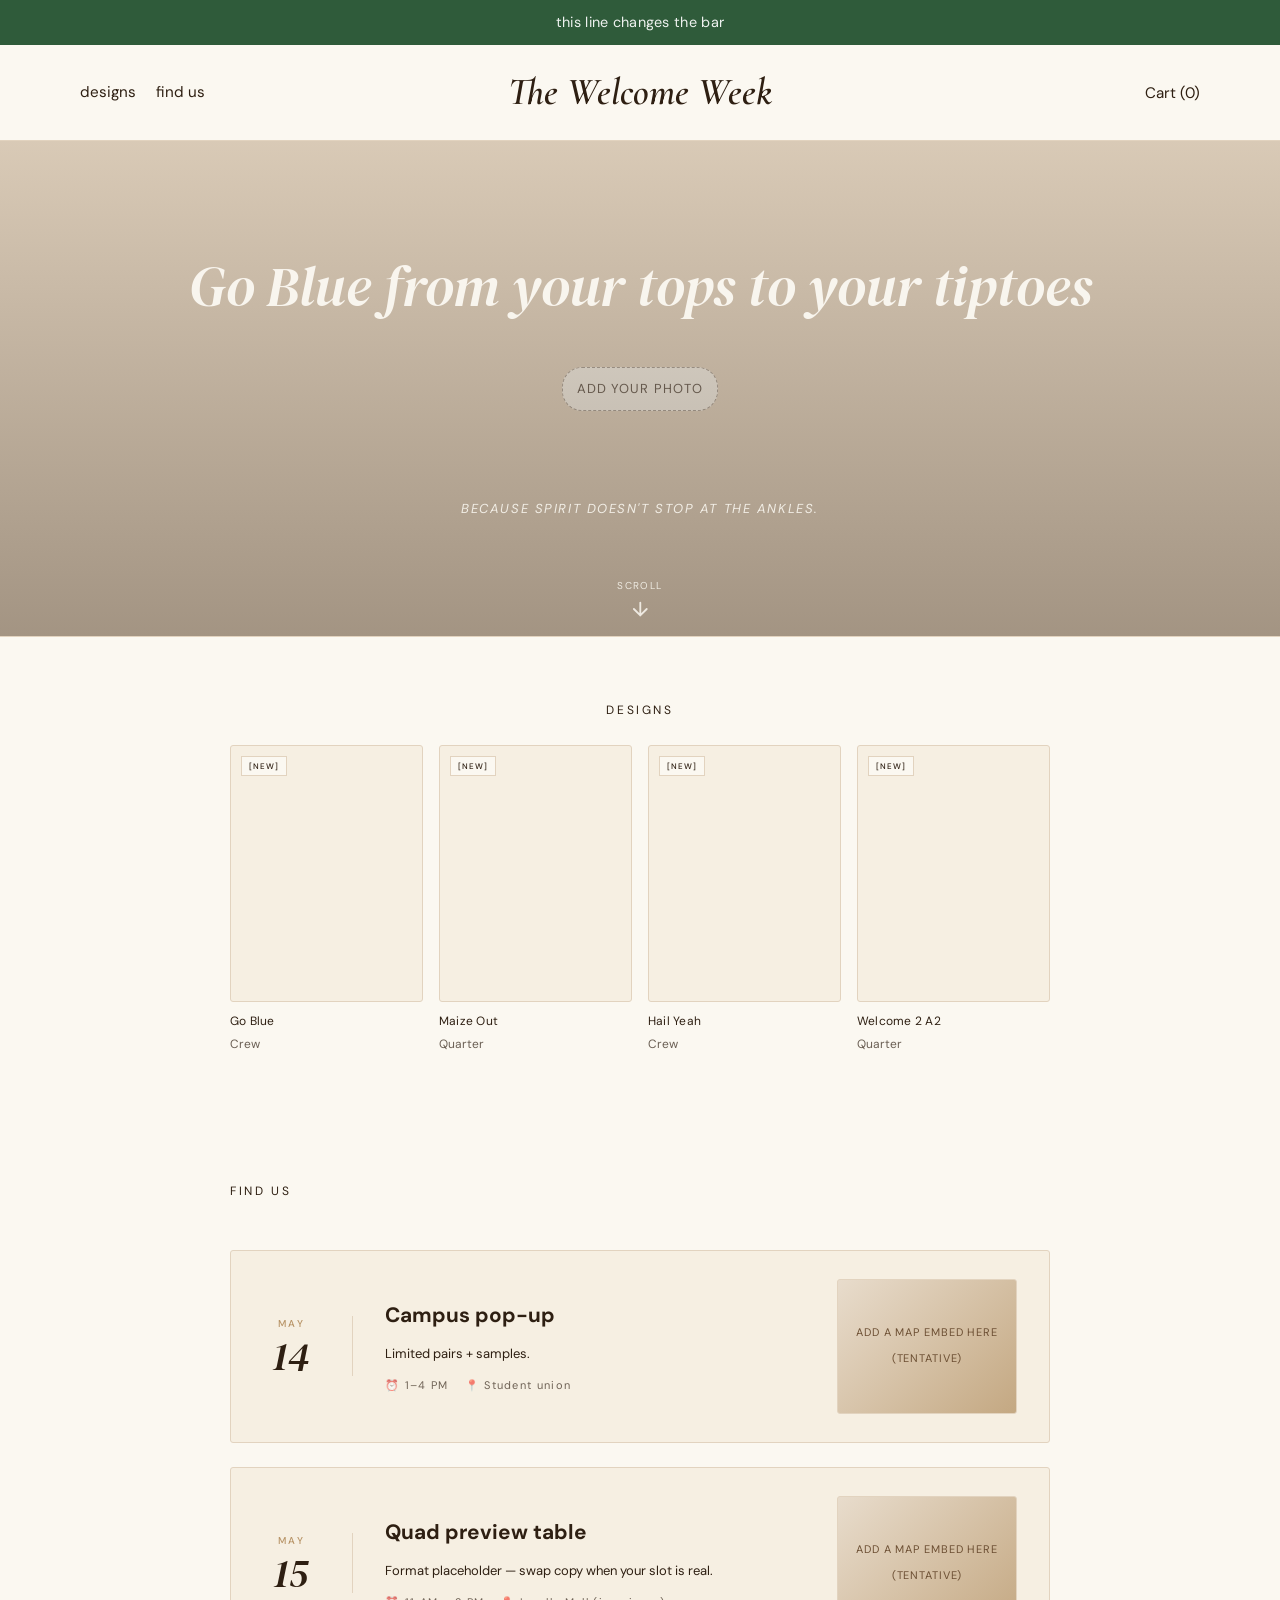
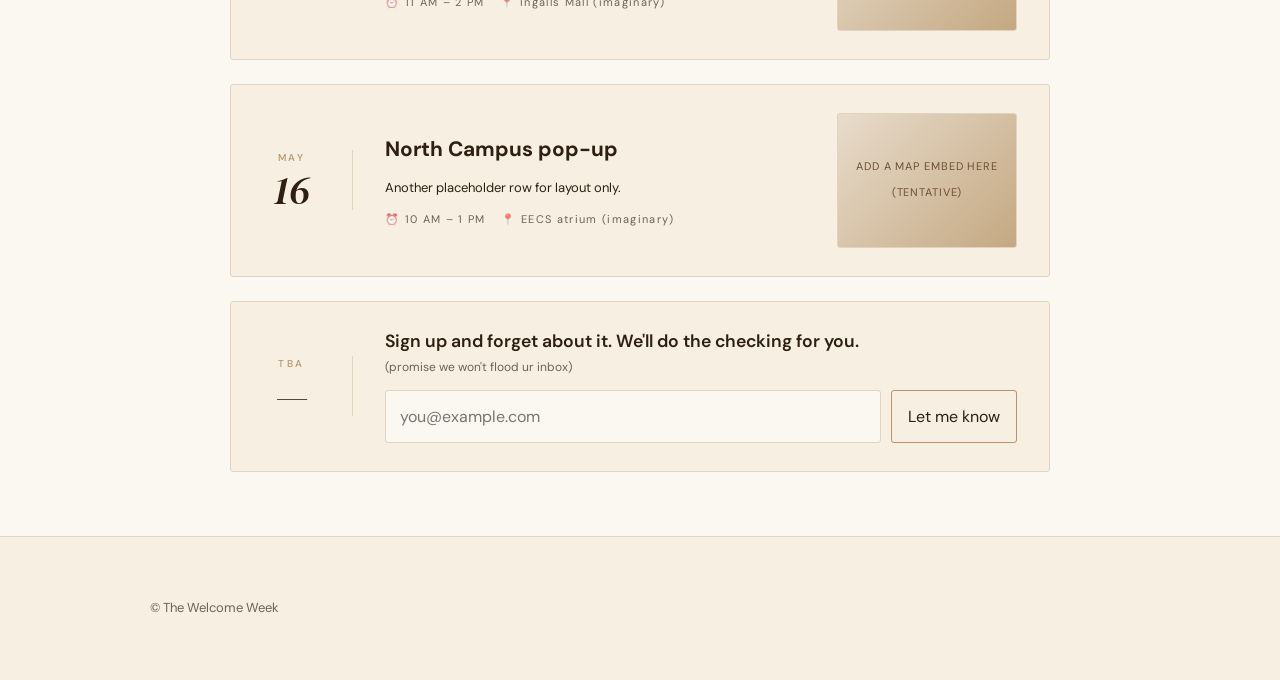
==== index.html @ ef16098e "Add files via upload" ====
<!DOCTYPE html>
<html lang="en">
  <head>
    <meta charset="UTF-8" />
    <meta name="viewport" content="width=device-width, initial-scale=1" />
    <title>The Welcome Week</title>
    <link
      href="https://fonts.googleapis.com/css2?family=Cormorant+Garamond:ital,wght@0,400;0,600;1,400;1,600&family=DM+Sans:wght@400;500;600&family=DM+Serif+Display:ital@0;1&display=swap"
      rel="stylesheet"
    />
    <style>
      :root {
        --warm-white: #fbf8f1;
        --cream: #f6efe2;
        --light-tan: #e2d3bf;
        --tan: #b89467;
        --brown: #6c4f33;
        --dark-brown: #2e1f12;
        --muted: rgba(46, 31, 18, 0.68);
        --transition: 180ms ease;
        --scroll-offset: 5.75rem;
      }

      *,
      *::before,
      *::after {
        box-sizing: border-box;
      }

      html {
        scroll-snap-type: y proximity;
        scroll-behavior: smooth;
        scroll-padding-top: var(--scroll-offset, 5.75rem);
      }

      @media (prefers-reduced-motion: reduce) {
        html {
          scroll-behavior: auto;
          scroll-snap-type: none;
        }

        .reveal {
          opacity: 1;
          transform: none;
          transition: none;
        }
      }

      .hero-image {
        scroll-snap-align: start;
      }

      html,
      body {
        margin: 0;
        padding: 0;
      }

      body {
        font-family: "DM Sans", sans-serif;
        color: var(--dark-brown);
        background: var(--warm-white);
        line-height: 1.6;
      }

      a {
        color: inherit;
      }

      .container {
        width: min(1120px, calc(100% - 2.5rem));
        margin-inline: auto;
      }

      .visually-hidden {
        position: absolute;
        width: 1px;
        height: 1px;
        padding: 0;
        margin: -1px;
        overflow: hidden;
        clip: rect(0, 0, 0, 0);
        white-space: nowrap;
        border: 0;
      }

      .site-top {
        position: sticky;
        top: 0;
        z-index: 60;
      }

      .announce {
        background: #2f5b3a;
        color: rgba(255, 255, 255, 0.92);
        padding: 0.7rem 1rem;
        font-size: 0.9rem;
        letter-spacing: 0.02em;
        text-align: center;
      }

      .site-header {
        background: var(--warm-white);
        border-bottom: 1px solid var(--light-tan);
      }

      .nav a {
        text-decoration: none;
        color: var(--dark-brown);
        font-size: 0.95rem;
        position: relative;
        padding-bottom: 2px;
      }

      .nav a::after {
        content: "";
        position: absolute;
        left: 0;
        right: 0;
        bottom: -3px;
        height: 1px;
        background: var(--dark-brown);
        transform: scaleX(0);
        transform-origin: left center;
        transition: transform 0.25s ease;
      }

      .nav a.is-active::after {
        transform: scaleX(1);
      }

      .header-inner {
        display: grid;
        grid-template-columns: 1fr auto 1fr;
        align-items: center;
        gap: 1.25rem;
        padding: 1.05rem 0;
      }

      .brand {
        text-decoration: none;
        justify-self: center;
        font-family: "Cormorant Garamond", serif;
        font-style: italic;
        font-weight: 600;
        font-size: clamp(1.8rem, 4vw, 2.4rem);
        color: var(--dark-brown);
      }

      .nav {
        display: flex;
        gap: 1.25rem;
      }

      .cart {
        justify-self: end;
        font: inherit;
        cursor: pointer;
        text-align: right;
        border: 0;
        background: none;
        padding: 0;
        text-decoration: none;
        color: var(--dark-brown);
        font-size: 0.95rem;
      }

      .cart:hover {
        text-decoration: underline;
        text-underline-offset: 2px;
      }

      .hero-image {
        position: relative;
        width: 100%;
        overflow: hidden;
        border-bottom: 1px solid var(--light-tan);
      }

      .hero-scroll-hint {
        position: absolute;
        bottom: 1rem;
        left: 50%;
        transform: translateX(-50%);
        z-index: 2;
        color: rgba(251, 248, 241, 0.9);
        pointer-events: none;
        display: flex;
        flex-direction: column;
        align-items: center;
        gap: 0.25rem;
        font-size: 10px;
        letter-spacing: 0.14em;
        text-transform: uppercase;
        opacity: 0.95;
        transition: opacity 0.35s ease, visibility 0.35s ease;
      }

      .hero-scroll-hint.is-hidden {
        opacity: 0;
        visibility: hidden;
      }

      .hero-scroll-hint svg {
        width: 22px;
        height: 22px;
        animation: bounceDown 1.6s ease-in-out infinite;
      }

      @keyframes bounceDown {
        0%,
        100% {
          transform: translateY(0);
        }
        50% {
          transform: translateY(6px);
        }
      }

      .reveal {
        opacity: 0;
        transform: translateY(18px);
        transition: opacity 0.55s ease, transform 0.55s ease;
      }

      .reveal.is-visible {
        opacity: 1;
        transform: translateY(0);
      }

      .hero-media {
        width: 100%;
        height: clamp(320px, 55vh, 560px);
        background: var(--light-tan);
        display: grid;
        place-items: center;
        color: rgba(46, 31, 18, 0.65);
      }

      .hero-media span {
        padding: 0.65rem 0.9rem;
        border-radius: 20px;
        border: 1px dashed rgba(46, 31, 18, 0.35);
        background: rgba(251, 248, 241, 0.7);
        font-size: 13px;
        letter-spacing: 0.08em;
        text-transform: uppercase;
      }

      .hero-copy {
        position: absolute;
        inset: 0;
        display: grid;
        place-items: center;
        text-align: center;
        padding: 2rem 1.25rem;
        color: rgba(251, 248, 241, 0.95);
        z-index: 1;
        pointer-events: none;
      }

      .hero-copy::before {
        content: "";
        position: absolute;
        inset: 0;
        background: linear-gradient(
          180deg,
          rgba(46, 31, 18, 0.05),
          rgba(46, 31, 18, 0.35)
        );
        z-index: -1;
      }

      .hero-kicker {
        margin: 0;
        font-family: "DM Serif Display", serif;
        font-style: italic;
        font-weight: 400;
        font-size: clamp(2rem, 5vw, 3.5rem);
        line-height: 1.05;
      }

      .hero-sub {
        margin: 0.75rem 0 0;
        font-size: 13px;
        letter-spacing: 0.12em;
        text-transform: uppercase;
        font-style: italic;
        color: rgba(251, 248, 241, 0.88);
      }

      .events-section {
        padding: 4rem 2rem;
        background: var(--warm-white);
      }

      .events-find-title {
        font-size: 12px;
        letter-spacing: 0.22em;
        font-weight: 400;
        text-transform: uppercase;
        color: var(--dark-brown);
        margin: 0 0 1.5rem;
      }

      .events-list {
        max-width: 820px;
        margin: 0 auto;
        display: flex;
        flex-direction: column;
        gap: 1.5rem;
      }

      .event-card {
        display: grid;
        grid-template-columns: 90px 1fr auto;
        gap: 2rem;
        align-items: center;
        background: var(--cream);
        border: 1px solid var(--light-tan);
        border-radius: 3px;
        padding: 1.75rem 2rem;
        transition: border-color var(--transition), transform var(--transition);
      }

      .event-card:hover {
        border-color: var(--tan);
        transform: translateY(-3px);
      }

      .event-date {
        text-align: center;
        border-right: 1px solid var(--light-tan);
        padding-right: 2rem;
      }

      .event-date .month {
        font-size: 10px;
        font-weight: 500;
        letter-spacing: 0.25em;
        text-transform: uppercase;
        color: var(--tan);
        display: block;
        margin-bottom: 4px;
      }

      .event-date .day {
        font-family: "DM Serif Display", serif;
        font-size: 2.5rem;
        font-weight: 400;
        font-style: italic;
        color: var(--dark-brown);
        line-height: 1;
        display: block;
      }

      .event-info h3 {
        font-size: 1.3rem;
        margin: 0 0 0.4rem;
      }

      .event-info p {
        font-size: 13px;
        line-height: 1.6;
        margin-bottom: 0.75rem;
      }

      .event-meta {
        display: flex;
        gap: 1rem;
        flex-wrap: wrap;
      }

      .event-meta span {
        font-size: 11px;
        letter-spacing: 0.12em;
        color: var(--muted);
        display: flex;
        align-items: center;
        gap: 4px;
      }

      .event-map {
        width: 180px;
        aspect-ratio: 4 / 3;
        border-radius: 3px;
        overflow: hidden;
        position: relative;
        border: 1px solid var(--light-tan);
        background: var(--light-tan);
      }

      .event-map .map-fallback {
        position: absolute;
        inset: 0;
        display: flex;
        flex-direction: column;
        align-items: center;
        justify-content: center;
        background: linear-gradient(135deg, #e8dccc 0%, #c4a882 100%);
        gap: 0.5rem;
        padding: 0.75rem;
      }

      .event-map .map-fallback p {
        font-size: 11px;
        color: var(--brown);
        text-align: center;
        letter-spacing: 0.08em;
        text-transform: uppercase;
        margin: 0;
      }

      .simple-section {
        padding: 4rem 2rem;
        background: var(--warm-white);
      }

      .narrow {
        max-width: 820px;
        margin: 0 auto;
      }

      .muted-text {
        color: var(--muted);
        font-size: 13px;
        margin: 0 0 1.25rem;
      }

      .simple-list {
        margin: 0;
        padding-left: 1.1rem;
        color: var(--muted);
        font-size: 13px;
      }

      /* ---- DESIGNS (product-style grid) ---- */
      .designs-title {
        text-align: center;
        letter-spacing: 0.22em;
        font-size: 12px;
        font-weight: 400;
        color: var(--dark-brown);
        margin: 0 0 24px;
        text-transform: uppercase;
      }

      .designs-grid {
        display: grid;
        grid-template-columns: repeat(4, minmax(0, 1fr));
        gap: 20px 16px;
      }

      .design-card {
        display: block;
        width: 100%;
        margin: 0;
        padding: 0;
        border: 0;
        background: transparent;
        font: inherit;
        color: inherit;
        text-align: left;
        cursor: pointer;
      }

      .design-card:focus {
        outline: 2px solid var(--tan);
        outline-offset: 3px;
      }

      .design-card:focus:not(:focus-visible) {
        outline: none;
      }

      .design-img {
        position: relative;
        aspect-ratio: 3 / 4;
        overflow: hidden;
        background: var(--cream);
        border: 1px solid var(--light-tan);
        border-radius: 3px;
      }

      .design-tag {
        position: absolute;
        top: 10px;
        left: 10px;
        background: var(--warm-white);
        font-size: 8px;
        letter-spacing: 0.13em;
        padding: 3px 7px;
        font-weight: 500;
        text-transform: uppercase;
        color: var(--dark-brown);
        border: 1px solid var(--light-tan);
      }

      .design-overlay {
        position: absolute;
        inset: 0;
        background: rgba(0, 0, 0, 0.05);
        opacity: 0;
        transition: opacity 0.3s;
      }

      .design-card:hover .design-overlay {
        opacity: 1;
      }

      .design-plus {
        position: absolute;
        bottom: 10px;
        right: 10px;
        width: 32px;
        height: 32px;
        border-radius: 50%;
        background: var(--warm-white);
        display: flex;
        align-items: center;
        justify-content: center;
        box-shadow: 0 1px 5px rgba(0, 0, 0, 0.15);
        opacity: 0;
        transition: opacity 0.2s, background 0.2s;
        color: var(--dark-brown);
        border: 1px solid var(--light-tan);
      }

      .design-card:hover .design-plus {
        opacity: 1;
      }

      .design-name {
        display: block;
        font-size: 12px;
        letter-spacing: 0.02em;
        color: var(--dark-brown);
        font-weight: 400;
        margin-top: 10px;
      }

      .design-subtext {
        display: block;
        font-size: 12px;
        color: var(--dark-brown);
        margin-top: 4px;
        opacity: 0.7;
      }

      @media (max-width: 980px) {
        .designs-grid {
          grid-template-columns: repeat(2, minmax(0, 1fr));
        }
      }

      @media (max-width: 520px) {
        .designs-grid {
          grid-template-columns: 1fr;
        }
      }

      /* ---- Product modal (site palette) ---- */
      .product-modal {
        position: fixed;
        inset: 0;
        z-index: 1000;
        display: flex;
        align-items: center;
        justify-content: center;
        padding: 1.25rem;
        opacity: 0;
        visibility: hidden;
        transition: opacity 0.25s ease, visibility 0.25s ease;
      }

      .product-modal.is-open {
        opacity: 1;
        visibility: visible;
      }

      .product-modal-backdrop {
        position: absolute;
        inset: 0;
        background: rgba(46, 31, 18, 0.45);
        cursor: pointer;
      }

      .product-modal-panel {
        position: relative;
        width: min(960px, 100%);
        max-height: min(92vh, 880px);
        overflow: auto;
        background: var(--warm-white);
        border: 1px solid var(--light-tan);
        border-radius: 8px;
        box-shadow: 0 24px 56px rgba(46, 31, 18, 0.16);
        z-index: 1;
        color: var(--dark-brown);
      }

      .product-modal-close {
        position: sticky;
        top: 0;
        float: right;
        z-index: 2;
        margin: 0.75rem 0.75rem 0 0;
        width: 2.25rem;
        height: 2.25rem;
        border: 1px solid var(--light-tan);
        border-radius: 50%;
        background: var(--cream);
        font-size: 1.35rem;
        line-height: 1;
        cursor: pointer;
        color: var(--dark-brown);
      }

      .product-modal-close:hover {
        background: var(--light-tan);
      }

      .product-modal-close:focus-visible {
        outline: 2px solid var(--tan);
        outline-offset: 2px;
      }

      .product-modal-layout {
        display: grid;
        grid-template-columns: 1fr 1fr;
        gap: 2rem;
        padding: 1.75rem 1.75rem 2rem;
        clear: both;
      }

      .product-breadcrumbs {
        font-size: 11px;
        letter-spacing: 0.06em;
        color: var(--muted);
        margin: 0 0 1rem;
        text-transform: uppercase;
      }

      .product-modal-title {
        font-family: "Cormorant Garamond", Georgia, serif;
        font-size: clamp(1.85rem, 4vw, 2.55rem);
        font-weight: 600;
        font-style: italic;
        margin: 0 0 0.65rem;
        line-height: 1.12;
        color: var(--dark-brown);
      }

      .product-modal-price {
        font-size: clamp(1.2rem, 2.6vw, 1.5rem);
        margin: 0 0 1.5rem;
        font-weight: 600;
        color: var(--brown);
      }

      .product-size-row {
        display: flex;
        align-items: center;
        justify-content: space-between;
        margin-bottom: 0.5rem;
      }

      .product-size-label {
        font-size: 12px;
        font-weight: 500;
        color: var(--dark-brown);
      }

      .modal-size-guide-details {
        margin: 0;
        border: 0;
        padding: 0;
        position: relative;
      }

      .modal-size-guide-details > summary {
        list-style: none;
        font-size: 11px;
        text-decoration: underline;
        text-underline-offset: 2px;
        color: var(--brown);
        cursor: pointer;
        font-weight: 500;
        padding: 0;
      }

      .modal-size-guide-details > summary::-webkit-details-marker {
        display: none;
      }

      .modal-size-guide-panel {
        position: absolute;
        right: 0;
        top: 100%;
        margin-top: 0.5rem;
        z-index: 5;
        min-width: min(280px, 70vw);
        padding: 0.85rem 1rem;
        border-radius: 3px;
        border: 1px solid var(--light-tan);
        background: var(--cream);
        box-shadow: 0 10px 28px rgba(46, 31, 18, 0.12);
        font-size: 12px;
        color: var(--muted);
        line-height: 1.45;
      }

      .modal-size-guide-panel p {
        margin: 0 0 0.5rem;
      }

      .modal-size-guide-table {
        width: 100%;
        border-collapse: collapse;
        font-size: 11px;
        margin-top: 0.35rem;
      }

      .modal-size-guide-table th,
      .modal-size-guide-table td {
        border: 1px solid var(--light-tan);
        padding: 0.35rem 0.45rem;
        text-align: left;
      }

      .modal-size-guide-table th {
        background: var(--warm-white);
        font-weight: 600;
        color: var(--dark-brown);
      }

      @media (max-width: 720px) {
        .modal-size-guide-panel {
          left: 0;
          right: auto;
        }
      }

      .product-size-buttons {
        display: flex;
        gap: 0.5rem;
        flex-wrap: wrap;
        margin-bottom: 1.25rem;
      }

      .product-size-btn {
        flex: 1;
        min-width: 4.5rem;
        padding: 0.65rem 0.5rem;
        border: 1px solid var(--light-tan);
        border-radius: 3px;
        background: var(--cream);
        font-size: 11px;
        cursor: pointer;
        color: var(--dark-brown);
        transition: border-color 0.15s, box-shadow 0.15s;
      }

      .product-size-btn:hover {
        border-color: var(--tan);
      }

      .product-size-btn.is-selected {
        border: 2px solid var(--dark-brown);
        background: var(--warm-white);
      }

      .product-modal-cta {
        width: 100%;
        padding: 0.95rem 1rem;
        border: 1px solid var(--dark-brown);
        border-radius: 3px;
        background: var(--dark-brown);
        color: var(--warm-white);
        font-size: 13px;
        letter-spacing: 0.04em;
        font-weight: 600;
        cursor: pointer;
        margin-bottom: 0.75rem;
      }

      .product-modal-cta:hover {
        background: var(--brown);
        border-color: var(--brown);
      }

      .product-modal-acc {
        border-top: 1px solid var(--light-tan);
      }

      .product-modal-acc details {
        border-top: 0;
        border-bottom: 1px solid var(--light-tan);
        padding: 0.85rem 0;
      }

      .product-modal-acc summary {
        font-size: 12px;
        display: flex;
        justify-content: space-between;
        align-items: center;
        list-style: none;
        color: var(--dark-brown);
      }

      .product-modal-acc summary::-webkit-details-marker {
        display: none;
      }

      .product-modal-acc summary::after {
        content: "+";
        font-size: 1rem;
        color: var(--tan);
      }

      .product-modal-acc details[open] summary::after {
        content: "−";
      }

      .product-modal-acc details p {
        font-size: 12px;
        color: var(--muted);
        margin: 0.5rem 0 0;
      }

      .product-modal-acc details a {
        color: var(--brown);
      }

      .product-reviews-line {
        display: flex;
        align-items: center;
        gap: 0.35rem;
        font-size: 12px;
        margin-top: 0.25rem;
        color: var(--dark-brown);
      }

      .product-stars {
        color: var(--tan);
        letter-spacing: 0.05em;
      }

      .product-modal-main-img {
        aspect-ratio: 1;
        border-radius: 3px;
        background: var(--cream);
        border: 1px solid var(--light-tan);
      }

      .product-modal-thumbs {
        display: flex;
        gap: 0.5rem;
        margin-top: 0.75rem;
        flex-wrap: wrap;
      }

      .product-modal-thumb {
        width: 56px;
        height: 56px;
        border-radius: 3px;
        border: 1px solid var(--light-tan);
        background: var(--cream);
        flex-shrink: 0;
      }

      @media (max-width: 720px) {
        .product-modal-layout {
          grid-template-columns: 1fr;
          padding: 1.25rem;
        }

        .product-modal-media {
          order: -1;
        }
      }

      body.is-modal-open,
      body.is-cart-notice-open {
        overflow: hidden;
      }

      .cart-notice-modal {
        position: fixed;
        inset: 0;
        z-index: 1100;
        display: flex;
        align-items: center;
        justify-content: center;
        padding: 1.25rem;
        opacity: 0;
        visibility: hidden;
        transition: opacity 0.25s ease, visibility 0.25s ease;
      }

      .cart-notice-modal.is-open {
        opacity: 1;
        visibility: visible;
      }

      .cart-notice-backdrop {
        position: absolute;
        inset: 0;
        background: rgba(46, 31, 18, 0.45);
        cursor: pointer;
      }

      .cart-notice-panel {
        position: relative;
        width: min(26rem, 100%);
        padding: 1.5rem 1.5rem 1.35rem;
        background: var(--warm-white);
        border: 1px solid var(--light-tan);
        border-radius: 8px;
        box-shadow: 0 24px 56px rgba(46, 31, 18, 0.16);
        z-index: 1;
        color: var(--dark-brown);
      }

      .cart-notice-close {
        position: absolute;
        top: 0.65rem;
        right: 0.65rem;
        width: 2.25rem;
        height: 2.25rem;
        border: 1px solid var(--light-tan);
        border-radius: 50%;
        background: var(--cream);
        font-size: 1.35rem;
        line-height: 1;
        cursor: pointer;
        color: var(--dark-brown);
      }

      .cart-notice-close:hover {
        background: var(--light-tan);
      }

      .cart-notice-close:focus-visible {
        outline: 2px solid var(--tan);
        outline-offset: 2px;
      }

      .cart-notice-body {
        margin: 0;
        padding-right: 2rem;
        font-size: 0.98rem;
        line-height: 1.55;
      }

      .cart-notice-body a {
        color: var(--brown);
        font-weight: 600;
      }

      .simple-form {
        display: flex;
        flex-wrap: wrap;
        gap: 0.75rem;
        align-items: center;
      }

      .simple-form input {
        flex: 1 1 240px;
        padding: 0.8rem 0.9rem;
        border-radius: 3px;
        border: 1px solid var(--light-tan);
        background: var(--warm-white);
        font: inherit;
      }

      .simple-form button {
        padding: 0.8rem 1rem;
        border-radius: 3px;
        border: 1px solid var(--tan);
        background: transparent;
        color: var(--dark-brown);
        font: inherit;
        cursor: pointer;
      }

      .event-card--signup {
        grid-template-columns: 90px 1fr;
      }

      .event-card--signup:hover {
        transform: none;
      }

      .event-card--signup .event-info h3 {
        font-size: 1.1rem;
        line-height: 1.35;
        font-weight: 600;
        margin: 0 0 0.35rem;
      }

      .event-card--signup .notify-signup-note {
        margin: 0 0 0.85rem;
        font-size: 12px;
        color: var(--muted);
        line-height: 1.45;
      }

      .event-card--signup .simple-form {
        margin: 0;
        gap: 0.6rem;
      }

      .event-card--signup .notify-success {
        margin-top: 0.75rem;
        background: var(--warm-white);
      }

      @media (max-width: 640px) {
        .event-card--signup {
          grid-template-columns: 1fr;
        }

        .event-card--signup .event-date {
          border-right: 0;
          border-bottom: 1px solid var(--light-tan);
          padding-right: 0;
          padding-bottom: 1rem;
          text-align: left;
          display: flex;
          align-items: baseline;
          gap: 1rem;
        }

        .event-card--signup .simple-form {
          flex-direction: column;
          align-items: stretch;
        }

        .event-card--signup .simple-form button {
          width: 100%;
        }
      }

      .notify-form-fields.is-hidden {
        display: none;
      }

      .notify-success {
        padding: 1rem 1.1rem;
        border-radius: 3px;
        border: 1px solid var(--tan);
        background: var(--cream);
        color: var(--dark-brown);
        font-size: 0.95rem;
      }

      .notify-success:focus {
        outline: none;
      }

      details {
        border-top: 1px solid var(--light-tan);
        padding: 0.9rem 0;
      }

      details:last-of-type {
        border-bottom: 1px solid var(--light-tan);
      }

      summary {
        cursor: pointer;
        font-weight: 600;
      }

      details p {
        margin: 0.6rem 0 0;
        color: var(--muted);
        font-size: 13px;
      }

      .site-footer {
        padding: 3rem 2rem;
        background: var(--cream);
        border-top: 1px solid var(--light-tan);
      }

      .footer-inner {
        max-width: 980px;
        margin: 0 auto;
        display: flex;
        flex-wrap: wrap;
        gap: 1rem;
        align-items: center;
        justify-content: flex-start;
        font-size: 13px;
        color: var(--muted);
      }

      h1,
      h2 {
        margin-top: 0;
      }
    </style>
  </head>
  <body>
    <div class="site-top">
      <div id="announce-bar" class="announce">
        <span>this line changes the bar</span>
      </div>

      <header class="site-header">
        <div class="container header-inner">
          <nav class="nav">
            <a href="#designs">designs</a>
            <a href="#find-us">find us</a>
          </nav>
          <a class="brand" href="#">The Welcome Week</a>
          <button
            type="button"
            class="cart"
            id="cart-link"
            aria-label="Cart, 0 items"
            aria-haspopup="dialog"
            aria-controls="cart-notice-modal"
          >
            Cart <span class="cart-count" id="cart-count">(0)</span>
          </button>
        </div>
      </header>
    </div>

    <main>
      <section id="hero" class="hero-image">
        <div class="hero-media">
          <span>Add your photo</span>
        </div>
        <div class="hero-copy">
          <p class="hero-kicker">Go Blue from your tops to your tiptoes</p>
          <p class="hero-sub">because spirit doesn&apos;t stop at the ankles.</p>
        </div>
        <div class="hero-scroll-hint" aria-hidden="true">
          <span>Scroll</span>
          <svg viewBox="0 0 24 24" fill="none" stroke="currentColor" stroke-width="2" stroke-linecap="round" stroke-linejoin="round">
            <path d="M12 5v14M5 12l7 7 7-7" />
          </svg>
        </div>
      </section>

      <section id="designs" class="simple-section reveal">
        <div class="narrow">
          <h2 class="designs-title">Designs</h2>
          <div class="designs-grid" aria-label="Design grid">
            <button
              type="button"
              class="design-card"
              data-title="Go Blue Crew Socks"
              data-price="$28"
              data-review="4.8"
              data-review-count="142"
              data-university="University of Michigan"
              data-highlight="Midweight — enough cushion for everyday shoes."
              data-img-color="#d4c4b0"
            >
              <div class="design-img">
                <div class="design-tag">[new]</div>
                <div class="design-overlay" aria-hidden="true"></div>
                <div class="design-plus" aria-hidden="true">+</div>
              </div>
              <span class="design-name">Go Blue</span>
              <span class="design-subtext">Crew</span>
            </button>

            <button
              type="button"
              class="design-card"
              data-title="Maize Out Quarter Socks"
              data-price="$26"
              data-review="4.7"
              data-review-count="89"
              data-university="University of Michigan"
              data-highlight="Ribbed cuff — stays put on campus walks."
              data-img-color="#c5d4e0"
            >
              <div class="design-img">
                <div class="design-tag">[new]</div>
                <div class="design-overlay" aria-hidden="true"></div>
                <div class="design-plus" aria-hidden="true">+</div>
              </div>
              <span class="design-name">Maize Out</span>
              <span class="design-subtext">Quarter</span>
            </button>

            <button
              type="button"
              class="design-card"
              data-title="Hail Yeah Crew Socks"
              data-price="$30"
              data-review="4.9"
              data-review-count="210"
              data-university="University of Michigan"
              data-highlight="Embroidered mark — swap art per drop."
              data-img-color="#e8dcc8"
            >
              <div class="design-img">
                <div class="design-tag">[new]</div>
                <div class="design-overlay" aria-hidden="true"></div>
                <div class="design-plus" aria-hidden="true">+</div>
              </div>
              <span class="design-name">Hail Yeah</span>
              <span class="design-subtext">Crew</span>
            </button>

            <button
              type="button"
              class="design-card"
              data-title="Welcome 2 A2 Quarter Socks"
              data-price="$32"
              data-review="4.6"
              data-review-count="56"
              data-university="University of Michigan"
              data-highlight="Limited run — restocks TBA."
              data-img-color="#dcd6e8"
            >
              <div class="design-img">
                <div class="design-tag">[new]</div>
                <div class="design-overlay" aria-hidden="true"></div>
                <div class="design-plus" aria-hidden="true">+</div>
              </div>
              <span class="design-name">Welcome 2 A2</span>
              <span class="design-subtext">Quarter</span>
            </button>
          </div>
        </div>
      </section>

      <section id="find-us" class="events-section reveal">
        <div class="events-list">
          <h2 class="events-find-title">Find us</h2>

          <article class="event-card">
            <div class="event-date">
              <span class="month">MAY</span>
              <span class="day">14</span>
            </div>
            <div class="event-info">
              <h3>Campus pop-up</h3>
              <p>Limited pairs + samples.</p>
              <div class="event-meta">
                <span>⏰ 1–4 PM</span>
                <span>📍 Student union</span>
              </div>
            </div>
            <div class="event-action">
              <div class="event-map">
                <div class="map-fallback">
                  <p>Add a map embed here</p>
                  <p>(tentative)</p>
                </div>
              </div>
            </div>
          </article>

          <article class="event-card">
            <div class="event-date">
              <span class="month">MAY</span>
              <span class="day">15</span>
            </div>
            <div class="event-info">
              <h3>Quad preview table</h3>
              <p>Format placeholder — swap copy when your slot is real.</p>
              <div class="event-meta">
                <span>⏰ 11 AM – 2 PM</span>
                <span>📍 Ingalls Mall (imaginary)</span>
              </div>
            </div>
            <div class="event-action">
              <div class="event-map">
                <div class="map-fallback">
                  <p>Add a map embed here</p>
                  <p>(tentative)</p>
                </div>
              </div>
            </div>
          </article>

          <article class="event-card">
            <div class="event-date">
              <span class="month">MAY</span>
              <span class="day">16</span>
            </div>
            <div class="event-info">
              <h3>North Campus pop-up</h3>
              <p>Another placeholder row for layout only.</p>
              <div class="event-meta">
                <span>⏰ 10 AM – 1 PM</span>
                <span>📍 EECS atrium (imaginary)</span>
              </div>
            </div>
            <div class="event-action">
              <div class="event-map">
                <div class="map-fallback">
                  <p>Add a map embed here</p>
                  <p>(tentative)</p>
                </div>
              </div>
            </div>
          </article>

          <article id="notify" class="event-card event-card--signup" aria-labelledby="notify-heading">
            <div class="event-date">
              <span class="month">TBA</span>
              <span class="day">—</span>
            </div>
            <div class="event-info">
              <h3 id="notify-heading">
                Sign up and forget about it. We'll do the checking for you.
              </h3>
              <p class="notify-signup-note">(promise we won't flood ur inbox)</p>
              <form id="notify-form" class="notify-form">
                <div id="notify-form-fields" class="notify-form-fields">
                  <div class="simple-form">
                    <label for="notify-email" class="visually-hidden">Email address</label>
                    <input
                      id="notify-email"
                      name="email"
                      type="email"
                      autocomplete="email"
                      placeholder="you@example.com"
                      required
                    />
                    <button type="submit">Let me know</button>
                  </div>
                </div>
                <div
                  id="notify-success"
                  class="notify-success"
                  hidden
                  tabindex="-1"
                  role="status"
                  aria-live="polite"
                >
                  Thanks — we’ll ping you when pickup details are set.
                </div>
              </form>
            </div>
          </article>
        </div>
      </section>
    </main>

    <footer class="site-footer">
      <div class="footer-inner">
        <p>© The Welcome Week</p>
      </div>
    </footer>

    <div
      id="product-modal"
      class="product-modal"
      role="dialog"
      aria-modal="true"
      aria-labelledby="modal-title"
      hidden
    >
      <div class="product-modal-backdrop" data-modal-close tabindex="-1"></div>
      <div class="product-modal-panel">
        <button type="button" class="product-modal-close" data-modal-close aria-label="Close">
          ×
        </button>
        <div class="product-modal-layout">
          <div class="product-modal-details">
            <p class="product-breadcrumbs" id="modal-university-line">
              University of Michigan
            </p>
            <h2 id="modal-title" class="product-modal-title">Product</h2>
            <p class="product-modal-price" id="modal-price">$0</p>

            <div class="product-size-row">
              <span class="product-size-label" id="modal-size-label">Size: M</span>
              <details class="modal-size-guide-details">
                <summary>Size guide</summary>
                <div class="modal-size-guide-panel">
                  <p>
                    Placeholder chart — swap for your PDF, image, or storefront size guide.
                  </p>
                  <table class="modal-size-guide-table">
                    <thead>
                      <tr>
                        <th scope="col">Size</th>
                        <th scope="col">US women’s</th>
                      </tr>
                    </thead>
                    <tbody>
                      <tr>
                        <td>S</td>
                        <td>4–7½</td>
                      </tr>
                      <tr>
                        <td>M</td>
                        <td>8–10½</td>
                      </tr>
                      <tr>
                        <td>L</td>
                        <td>11–13</td>
                      </tr>
                    </tbody>
                  </table>
                </div>
              </details>
            </div>
            <div class="product-size-buttons" role="group" aria-label="Choose size">
              <button type="button" class="product-size-btn" data-size="S">
                S<br /><small>US 4–7½</small>
              </button>
              <button type="button" class="product-size-btn is-selected" data-size="M">
                M<br /><small>US 8–10½</small>
              </button>
              <button type="button" class="product-size-btn" data-size="L">
                L<br /><small>US 11–13</small>
              </button>
            </div>

            <button type="button" class="product-modal-cta" id="modal-add-to-bag">
              Find me at the next pop-up
            </button>

            <div class="product-reviews-line" id="modal-reviews-line">
              <span class="product-stars" aria-hidden="true">★★★★★</span>
              <span id="modal-review-score">4.7</span>
              <span id="modal-review-count">(0 reviews)</span>
            </div>

            <div class="product-modal-acc">
              <details>
                <summary>Free shipping over $75 + free returns</summary>
                <p>
                  <a href="#">Shipping &amp; return details</a> — placeholder until your shop policy is live.
                </p>
              </details>
              <details id="modal-acc-reviews">
                <summary>Reviews</summary>
                <p id="modal-acc-reviews-body">
                  Reviews will sync with your storefront when you connect checkout.
                </p>
              </details>
              <details open>
                <summary>Product highlight</summary>
                <p id="modal-highlight">—</p>
              </details>
            </div>
          </div>

          <div class="product-modal-media">
            <div class="product-modal-main-img" id="modal-main-img" role="img" aria-label="Product preview"></div>
            <div class="product-modal-thumbs" aria-hidden="true">
              <div class="product-modal-thumb"></div>
              <div class="product-modal-thumb"></div>
              <div class="product-modal-thumb"></div>
              <div class="product-modal-thumb"></div>
            </div>
          </div>
        </div>
      </div>
    </div>

    <div
      id="cart-notice-modal"
      class="cart-notice-modal"
      role="dialog"
      aria-modal="true"
      aria-labelledby="cart-notice-heading"
      hidden
    >
      <div class="cart-notice-backdrop" data-cart-notice-close tabindex="-1"></div>
      <div class="cart-notice-panel">
        <button type="button" class="cart-notice-close" data-cart-notice-close aria-label="Close">
          ×
        </button>
        <p id="cart-notice-heading" class="cart-notice-body">
          Online checkout isn&apos;t open yet! For now, all orders are placed in person at pop-ups. For special
          requests,
          <a
            href="mailto:hello@thewelcomeweek.com?subject=The%20Welcome%20Week%20%E2%80%94%20special%20request"
            >email me</a
          >.
        </p>
      </div>
    </div>

    <script>
      (function () {
        function setScrollOffset() {
          var topBar = document.querySelector(".site-top");
          var header = document.querySelector(".site-header");
          var h = topBar ? topBar.offsetHeight : header ? header.offsetHeight : 0;
          document.documentElement.style.setProperty("--scroll-offset", h + "px");
        }

        setScrollOffset();
        window.addEventListener("resize", setScrollOffset);

        var navLinks = Array.prototype.slice.call(
          document.querySelectorAll(".nav a[href^='#']")
        );
        var sections = navLinks
          .map(function (link) {
            var id = link.getAttribute("href").slice(1);
            return document.getElementById(id);
          })
          .filter(Boolean);

        function updateActiveNav() {
          var topBar = document.querySelector(".site-top");
          var header = document.querySelector(".site-header");
          var anchor = topBar || header;
          if (!anchor) return;
          var headerBottom = anchor.getBoundingClientRect().bottom;
          var vh = window.innerHeight;
          var contentH = Math.max(0, vh - headerBottom);
          var probeY = headerBottom + Math.max(72, contentH * 0.38);
          if (probeY > vh * 0.9) probeY = vh * 0.9;
          var current = null;
          for (var i = 0; i < sections.length; i++) {
            var top = sections[i].getBoundingClientRect().top;
            if (top <= probeY) current = sections[i];
          }
          navLinks.forEach(function (link) {
            var id = link.getAttribute("href").slice(1);
            link.classList.toggle("is-active", current && id === current.id);
          });
        }

        function syncHashToTarget() {
          var hash = window.location.hash;
          if (!hash || hash.length < 2) return;
          var id = decodeURIComponent(hash.slice(1));
          var el = document.getElementById(id);
          if (!el || !el.closest("main")) return;
          requestAnimationFrame(function () {
            requestAnimationFrame(function () {
              scrollSectionToTopBar(el, "auto");
              updateActiveNav();
            });
          });
        }

        function scrollSectionToTopBar(el, behavior) {
          var topBar = document.querySelector(".site-top");
          var barH = topBar ? topBar.offsetHeight : 0;
          var y = el.getBoundingClientRect().top + window.scrollY - barH;
          var prefersReduced =
            window.matchMedia &&
            window.matchMedia("(prefers-reduced-motion: reduce)").matches;
          window.scrollTo({
            top: Math.max(0, y),
            behavior: prefersReduced ? "auto" : behavior || "auto",
          });
        }

        navLinks.forEach(function (link) {
          link.addEventListener("click", function (e) {
            var href = link.getAttribute("href");
            if (!href || href.charAt(0) !== "#" || href.length < 2) return;
            var id = decodeURIComponent(href.slice(1));
            var target = document.getElementById(id);
            if (!target || !target.closest("main")) return;
            e.preventDefault();
            scrollSectionToTopBar(target, "smooth");
            if (history.replaceState) {
              history.replaceState(null, "", href);
            } else {
              window.location.hash = id;
            }
            updateActiveNav();
          });
        });

        syncHashToTarget();
        window.addEventListener("load", syncHashToTarget);

        var revealEls = document.querySelectorAll(".reveal");
        if ("IntersectionObserver" in window && revealEls.length) {
          var io = new IntersectionObserver(
            function (entries) {
              entries.forEach(function (entry) {
                if (entry.isIntersecting) {
                  entry.target.classList.add("is-visible");
                  io.unobserve(entry.target);
                }
              });
            },
            { threshold: 0.12, rootMargin: "0px 0px -8% 0px" }
          );
          revealEls.forEach(function (el) {
            io.observe(el);
          });
        } else {
          revealEls.forEach(function (el) {
            el.classList.add("is-visible");
          });
        }

        var heroHint = document.querySelector(".hero-scroll-hint");
        function updateHeroHint() {
          if (!heroHint) return;
          heroHint.classList.toggle("is-hidden", window.scrollY > 80);
        }

        function onScroll() {
          updateActiveNav();
          updateHeroHint();
        }

        window.addEventListener("scroll", onScroll, { passive: true });
        onScroll();

        var notifyForm = document.getElementById("notify-form");
        if (notifyForm) {
          notifyForm.addEventListener("submit", function (e) {
            e.preventDefault();
            if (typeof notifyForm.reportValidity === "function" && !notifyForm.reportValidity()) {
              return;
            }
            var fields = document.getElementById("notify-form-fields");
            var success = document.getElementById("notify-success");
            if (fields) fields.classList.add("is-hidden");
            if (success) {
              success.hidden = false;
              success.focus();
            }
          });
        }

        var cartLink = document.getElementById("cart-link");
        var cartCountEl = document.getElementById("cart-count");
        var cartCount = 0;

        function updateCartUI() {
          if (cartCountEl) cartCountEl.textContent = "(" + cartCount + ")";
          if (cartLink) {
            cartLink.setAttribute(
              "aria-label",
              "Cart, " + cartCount + (cartCount === 1 ? " item" : " items")
            );
          }
        }
        updateCartUI();

        var cartNotice = document.getElementById("cart-notice-modal");
        var cartNoticeLastFocus = null;

        function openCartNotice() {
          if (!cartNotice) return;
          cartNoticeLastFocus = document.activeElement;
          cartNotice.hidden = false;
          cartNotice.classList.add("is-open");
          document.body.classList.add("is-cart-notice-open");
          var closeBtn = cartNotice.querySelector(".cart-notice-close");
          if (closeBtn) closeBtn.focus();
        }

        function closeCartNotice() {
          if (!cartNotice) return;
          cartNotice.classList.remove("is-open");
          cartNotice.hidden = true;
          document.body.classList.remove("is-cart-notice-open");
          if (cartNoticeLastFocus && typeof cartNoticeLastFocus.focus === "function") {
            cartNoticeLastFocus.focus();
          }
        }

        if (cartLink && cartNotice) {
          cartLink.addEventListener("click", function () {
            openCartNotice();
          });
        }

        if (cartNotice) {
          cartNotice.querySelectorAll("[data-cart-notice-close]").forEach(function (el) {
            el.addEventListener("click", function () {
              closeCartNotice();
            });
          });
        }

        document.addEventListener(
          "keydown",
          function (e) {
            if (e.key !== "Escape" || !cartNotice || !cartNotice.classList.contains("is-open")) return;
            e.preventDefault();
            closeCartNotice();
          },
          true
        );

        var modal = document.getElementById("product-modal");
        if (!modal) return;

        var modalPanel = modal.querySelector(".product-modal-panel");
        var lastActive = null;

        function getFocusable(root) {
          if (!root) return [];
          var sel =
            'a[href], button:not([disabled]), textarea:not([disabled]), input:not([disabled]):not([type="hidden"]), select:not([disabled]), summary, [tabindex]:not([tabindex="-1"])';
          return Array.prototype.filter.call(root.querySelectorAll(sel), function (el) {
            if (el.closest("[hidden]")) return false;
            var r = el.getBoundingClientRect();
            return r.width > 0 && r.height > 0;
          });
        }

        function openModal(trigger) {
          lastActive = document.activeElement;
          var d = trigger.dataset;
          document.getElementById("modal-university-line").textContent =
            d.university || "University of Michigan";
          document.getElementById("modal-title").textContent = d.title || "Product";
          document.getElementById("modal-price").textContent = d.price || "";
          document.getElementById("modal-review-score").textContent = d.review || "—";
          var count = d.reviewCount || "0";
          document.getElementById("modal-review-count").textContent =
            "(" + count + " reviews)";
          document.getElementById("modal-highlight").textContent =
            d.highlight || "";
          document.getElementById("modal-acc-reviews-body").textContent =
            "Average " +
            (d.review || "—") +
            " from " +
            count +
            " reviews. Connect your shop to show live reviews.";

          var img = document.getElementById("modal-main-img");
          var color = d.imgColor || "#f0ebe4";
          img.style.background = "linear-gradient(145deg, " + color + ", #faf8f5)";

          var sizeGuide = modal.querySelector(".modal-size-guide-details");
          if (sizeGuide) sizeGuide.removeAttribute("open");

          modal.hidden = false;
          modal.classList.add("is-open");
          document.body.classList.add("is-modal-open");
          modal.querySelector(".product-modal-close").focus();
        }

        function closeModal() {
          modal.classList.remove("is-open");
          document.body.classList.remove("is-modal-open");
          modal.hidden = true;
          if (lastActive && typeof lastActive.focus === "function") {
            lastActive.focus();
          }
        }

        function onModalKeydown(e) {
          if (!modal.classList.contains("is-open")) return;
          if (e.key === "Escape") {
            e.preventDefault();
            closeModal();
            return;
          }
          if (e.key !== "Tab" || !modalPanel) return;
          var list = getFocusable(modalPanel);
          if (list.length === 0) return;
          var first = list[0];
          var last = list[list.length - 1];
          if (e.shiftKey) {
            if (document.activeElement === first) {
              e.preventDefault();
              last.focus();
            }
          } else {
            if (document.activeElement === last) {
              e.preventDefault();
              first.focus();
            }
          }
        }

        document.addEventListener("keydown", onModalKeydown);

        document.querySelectorAll(".design-card").forEach(function (btn) {
          btn.addEventListener("click", function () {
            openModal(btn);
          });
        });

        modal.querySelectorAll("[data-modal-close]").forEach(function (el) {
          el.addEventListener("click", function () {
            closeModal();
          });
        });

        document.querySelectorAll(".product-size-btn").forEach(function (btn) {
          btn.addEventListener("click", function () {
            document.querySelectorAll(".product-size-btn").forEach(function (b) {
              b.classList.remove("is-selected");
            });
            btn.classList.add("is-selected");
            document.getElementById("modal-size-label").textContent =
              "Size: " + btn.getAttribute("data-size");
          });
        });

        var addToBag = document.getElementById("modal-add-to-bag");
        if (addToBag) {
          addToBag.addEventListener("click", function () {
            cartCount += 1;
            updateCartUI();
          });
        }
      })();
    </script>
  </body>
</html>
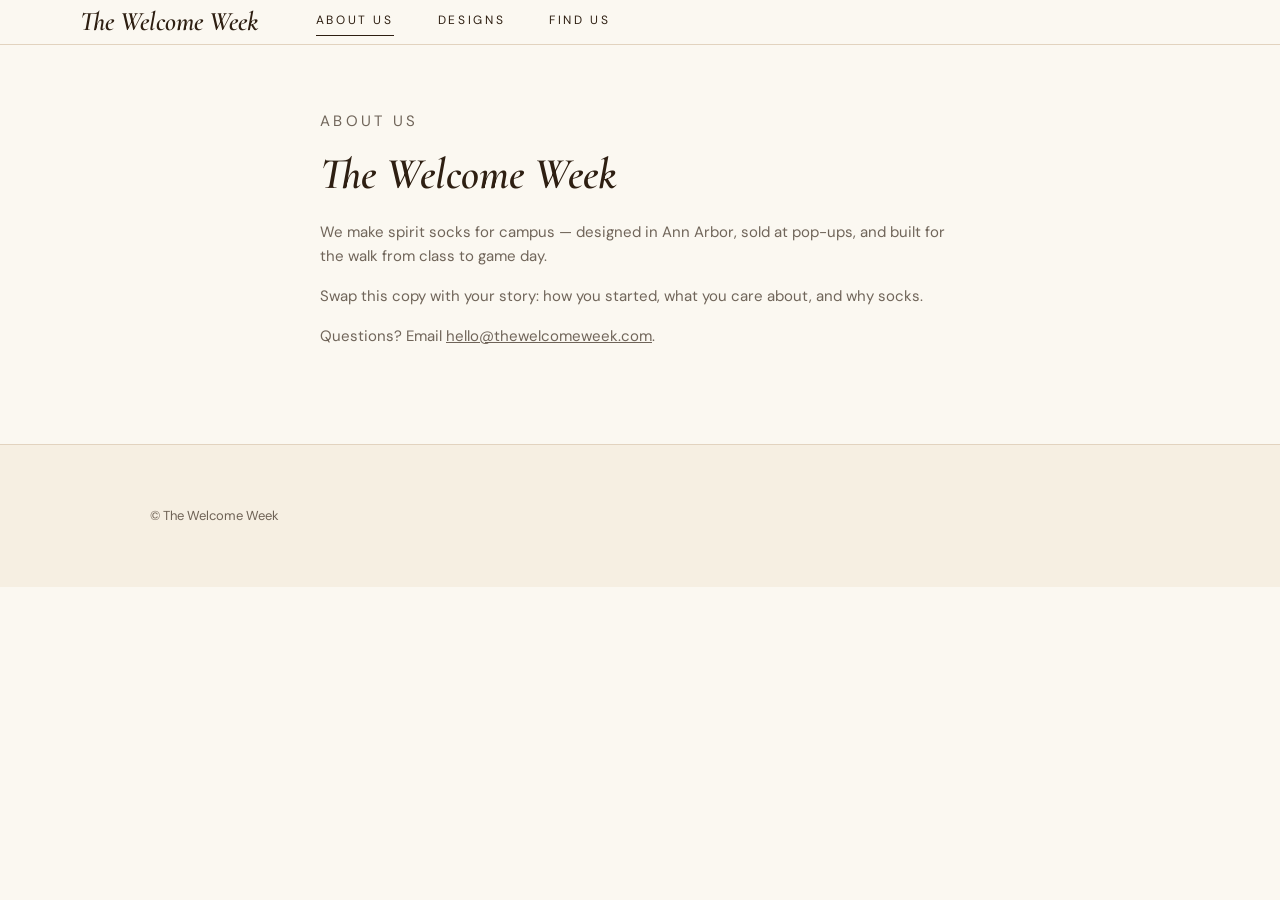
==== commit 1e61841f: "Add files via upload" ====
--- a/index.html
+++ b/index.html
@@ -3,9 +3,9 @@
   <head>
     <meta charset="UTF-8" />
     <meta name="viewport" content="width=device-width, initial-scale=1" />
-    <title>The Welcome Week</title>
+    <title>About us — The Welcome Week</title>
     <link
-      href="https://fonts.googleapis.com/css2?family=Cormorant+Garamond:ital,wght@0,400;0,600;1,400;1,600&family=DM+Sans:wght@400;500;600&family=DM+Serif+Display:ital@0;1&display=swap"
+      href="https://fonts.googleapis.com/css2?family=Cormorant+Garamond:ital,wght@0,400;0,600;1,400;1,600&family=DM+Sans:wght@400;500;600&display=swap"
       rel="stylesheet"
     />
     <style>
@@ -17,8 +17,6 @@
         --brown: #6c4f33;
         --dark-brown: #2e1f12;
         --muted: rgba(46, 31, 18, 0.68);
-        --transition: 180ms ease;
-        --scroll-offset: 5.75rem;
       }
 
       *,
@@ -27,29 +25,6 @@
         box-sizing: border-box;
       }
 
-      html {
-        scroll-snap-type: y proximity;
-        scroll-behavior: smooth;
-        scroll-padding-top: var(--scroll-offset, 5.75rem);
-      }
-
-      @media (prefers-reduced-motion: reduce) {
-        html {
-          scroll-behavior: auto;
-          scroll-snap-type: none;
-        }
-
-        .reveal {
-          opacity: 1;
-          transform: none;
-          transition: none;
-        }
-      }
-
-      .hero-image {
-        scroll-snap-align: start;
-      }
-
       html,
       body {
         margin: 0;
@@ -72,42 +47,51 @@
         margin-inline: auto;
       }
 
-      .visually-hidden {
-        position: absolute;
-        width: 1px;
-        height: 1px;
-        padding: 0;
-        margin: -1px;
-        overflow: hidden;
-        clip: rect(0, 0, 0, 0);
-        white-space: nowrap;
-        border: 0;
-      }
-
       .site-top {
         position: sticky;
         top: 0;
         z-index: 60;
       }
 
-      .announce {
-        background: #2f5b3a;
-        color: rgba(255, 255, 255, 0.92);
-        padding: 0.7rem 1rem;
-        font-size: 0.9rem;
-        letter-spacing: 0.02em;
-        text-align: center;
-      }
-
       .site-header {
         background: var(--warm-white);
         border-bottom: 1px solid var(--light-tan);
       }
 
+      .header-inner {
+        display: flex;
+        align-items: center;
+        flex-wrap: wrap;
+        gap: 0.5rem 1.1rem;
+        padding: 0.45rem 0;
+      }
+
+      .brand {
+        flex-shrink: 0;
+        text-decoration: none;
+        font-family: "Cormorant Garamond", serif;
+        font-style: italic;
+        font-weight: 600;
+        font-size: clamp(1.15rem, 2.8vw, 1.68rem);
+        line-height: 1.1;
+        white-space: nowrap;
+        color: var(--dark-brown);
+      }
+
+      .nav {
+        display: flex;
+        align-items: center;
+        gap: clamp(1.25rem, 4vw, 2.75rem);
+        margin-left: 2.5rem;
+      }
+
       .nav a {
         text-decoration: none;
         color: var(--dark-brown);
-        font-size: 0.95rem;
+        font-size: 12px;
+        font-weight: 400;
+        letter-spacing: 0.22em;
+        text-transform: uppercase;
         position: relative;
         padding-bottom: 2px;
       }
@@ -125,957 +109,42 @@
         transition: transform 0.25s ease;
       }
 
-      .nav a.is-active::after {
+      .nav a.is-active::after,
+      .nav a[aria-current="page"]::after {
         transform: scaleX(1);
       }
 
-      .header-inner {
-        display: grid;
-        grid-template-columns: 1fr auto 1fr;
-        align-items: center;
-        gap: 1.25rem;
-        padding: 1.05rem 0;
-      }
-
-      .brand {
-        text-decoration: none;
-        justify-self: center;
+      .about-page {
+        padding: 4rem 2rem 5rem;
+      }
+
+      .about-inner {
+        max-width: 640px;
+        margin: 0 auto;
+      }
+
+      .about-kicker {
+        font-size: 12px;
+        letter-spacing: 0.22em;
+        text-transform: uppercase;
+        font-weight: 400;
+        margin: 0 0 1.5rem;
+        color: var(--dark-brown);
+      }
+
+      .about-inner h1 {
         font-family: "Cormorant Garamond", serif;
         font-style: italic;
         font-weight: 600;
-        font-size: clamp(1.8rem, 4vw, 2.4rem);
-        color: var(--dark-brown);
-      }
-
-      .nav {
-        display: flex;
-        gap: 1.25rem;
-      }
-
-      .cart {
-        justify-self: end;
-        font: inherit;
-        cursor: pointer;
-        text-align: right;
-        border: 0;
-        background: none;
-        padding: 0;
-        text-decoration: none;
-        color: var(--dark-brown);
-        font-size: 0.95rem;
-      }
-
-      .cart:hover {
-        text-decoration: underline;
-        text-underline-offset: 2px;
-      }
-
-      .hero-image {
-        position: relative;
-        width: 100%;
-        overflow: hidden;
-        border-bottom: 1px solid var(--light-tan);
-      }
-
-      .hero-scroll-hint {
-        position: absolute;
-        bottom: 1rem;
-        left: 50%;
-        transform: translateX(-50%);
-        z-index: 2;
-        color: rgba(251, 248, 241, 0.9);
-        pointer-events: none;
-        display: flex;
-        flex-direction: column;
-        align-items: center;
-        gap: 0.25rem;
-        font-size: 10px;
-        letter-spacing: 0.14em;
-        text-transform: uppercase;
-        opacity: 0.95;
-        transition: opacity 0.35s ease, visibility 0.35s ease;
-      }
-
-      .hero-scroll-hint.is-hidden {
-        opacity: 0;
-        visibility: hidden;
-      }
-
-      .hero-scroll-hint svg {
-        width: 22px;
-        height: 22px;
-        animation: bounceDown 1.6s ease-in-out infinite;
-      }
-
-      @keyframes bounceDown {
-        0%,
-        100% {
-          transform: translateY(0);
-        }
-        50% {
-          transform: translateY(6px);
-        }
-      }
-
-      .reveal {
-        opacity: 0;
-        transform: translateY(18px);
-        transition: opacity 0.55s ease, transform 0.55s ease;
-      }
-
-      .reveal.is-visible {
-        opacity: 1;
-        transform: translateY(0);
-      }
-
-      .hero-media {
-        width: 100%;
-        height: clamp(320px, 55vh, 560px);
-        background: var(--light-tan);
-        display: grid;
-        place-items: center;
-        color: rgba(46, 31, 18, 0.65);
-      }
-
-      .hero-media span {
-        padding: 0.65rem 0.9rem;
-        border-radius: 20px;
-        border: 1px dashed rgba(46, 31, 18, 0.35);
-        background: rgba(251, 248, 241, 0.7);
-        font-size: 13px;
-        letter-spacing: 0.08em;
-        text-transform: uppercase;
-      }
-
-      .hero-copy {
-        position: absolute;
-        inset: 0;
-        display: grid;
-        place-items: center;
-        text-align: center;
-        padding: 2rem 1.25rem;
-        color: rgba(251, 248, 241, 0.95);
-        z-index: 1;
-        pointer-events: none;
-      }
-
-      .hero-copy::before {
-        content: "";
-        position: absolute;
-        inset: 0;
-        background: linear-gradient(
-          180deg,
-          rgba(46, 31, 18, 0.05),
-          rgba(46, 31, 18, 0.35)
-        );
-        z-index: -1;
-      }
-
-      .hero-kicker {
-        margin: 0;
-        font-family: "DM Serif Display", serif;
-        font-style: italic;
-        font-weight: 400;
-        font-size: clamp(2rem, 5vw, 3.5rem);
-        line-height: 1.05;
-      }
-
-      .hero-sub {
-        margin: 0.75rem 0 0;
-        font-size: 13px;
-        letter-spacing: 0.12em;
-        text-transform: uppercase;
-        font-style: italic;
-        color: rgba(251, 248, 241, 0.88);
-      }
-
-      .events-section {
-        padding: 4rem 2rem;
-        background: var(--warm-white);
-      }
-
-      .events-find-title {
-        font-size: 12px;
-        letter-spacing: 0.22em;
-        font-weight: 400;
-        text-transform: uppercase;
-        color: var(--dark-brown);
-        margin: 0 0 1.5rem;
-      }
-
-      .events-list {
-        max-width: 820px;
-        margin: 0 auto;
-        display: flex;
-        flex-direction: column;
-        gap: 1.5rem;
-      }
-
-      .event-card {
-        display: grid;
-        grid-template-columns: 90px 1fr auto;
-        gap: 2rem;
-        align-items: center;
-        background: var(--cream);
-        border: 1px solid var(--light-tan);
-        border-radius: 3px;
-        padding: 1.75rem 2rem;
-        transition: border-color var(--transition), transform var(--transition);
-      }
-
-      .event-card:hover {
-        border-color: var(--tan);
-        transform: translateY(-3px);
-      }
-
-      .event-date {
-        text-align: center;
-        border-right: 1px solid var(--light-tan);
-        padding-right: 2rem;
-      }
-
-      .event-date .month {
-        font-size: 10px;
-        font-weight: 500;
-        letter-spacing: 0.25em;
-        text-transform: uppercase;
-        color: var(--tan);
-        display: block;
-        margin-bottom: 4px;
-      }
-
-      .event-date .day {
-        font-family: "DM Serif Display", serif;
-        font-size: 2.5rem;
-        font-weight: 400;
-        font-style: italic;
-        color: var(--dark-brown);
-        line-height: 1;
-        display: block;
-      }
-
-      .event-info h3 {
-        font-size: 1.3rem;
-        margin: 0 0 0.4rem;
-      }
-
-      .event-info p {
-        font-size: 13px;
-        line-height: 1.6;
-        margin-bottom: 0.75rem;
-      }
-
-      .event-meta {
-        display: flex;
-        gap: 1rem;
-        flex-wrap: wrap;
-      }
-
-      .event-meta span {
-        font-size: 11px;
-        letter-spacing: 0.12em;
+        font-size: clamp(2rem, 5vw, 2.75rem);
+        line-height: 1.15;
+        margin: 0 0 1.25rem;
+      }
+
+      .about-inner p {
+        margin: 0 0 1rem;
         color: var(--muted);
-        display: flex;
-        align-items: center;
-        gap: 4px;
-      }
-
-      .event-map {
-        width: 180px;
-        aspect-ratio: 4 / 3;
-        border-radius: 3px;
-        overflow: hidden;
-        position: relative;
-        border: 1px solid var(--light-tan);
-        background: var(--light-tan);
-      }
-
-      .event-map .map-fallback {
-        position: absolute;
-        inset: 0;
-        display: flex;
-        flex-direction: column;
-        align-items: center;
-        justify-content: center;
-        background: linear-gradient(135deg, #e8dccc 0%, #c4a882 100%);
-        gap: 0.5rem;
-        padding: 0.75rem;
-      }
-
-      .event-map .map-fallback p {
-        font-size: 11px;
-        color: var(--brown);
-        text-align: center;
-        letter-spacing: 0.08em;
-        text-transform: uppercase;
-        margin: 0;
-      }
-
-      .simple-section {
-        padding: 4rem 2rem;
-        background: var(--warm-white);
-      }
-
-      .narrow {
-        max-width: 820px;
-        margin: 0 auto;
-      }
-
-      .muted-text {
-        color: var(--muted);
-        font-size: 13px;
-        margin: 0 0 1.25rem;
-      }
-
-      .simple-list {
-        margin: 0;
-        padding-left: 1.1rem;
-        color: var(--muted);
-        font-size: 13px;
-      }
-
-      /* ---- DESIGNS (product-style grid) ---- */
-      .designs-title {
-        text-align: center;
-        letter-spacing: 0.22em;
-        font-size: 12px;
-        font-weight: 400;
-        color: var(--dark-brown);
-        margin: 0 0 24px;
-        text-transform: uppercase;
-      }
-
-      .designs-grid {
-        display: grid;
-        grid-template-columns: repeat(4, minmax(0, 1fr));
-        gap: 20px 16px;
-      }
-
-      .design-card {
-        display: block;
-        width: 100%;
-        margin: 0;
-        padding: 0;
-        border: 0;
-        background: transparent;
-        font: inherit;
-        color: inherit;
-        text-align: left;
-        cursor: pointer;
-      }
-
-      .design-card:focus {
-        outline: 2px solid var(--tan);
-        outline-offset: 3px;
-      }
-
-      .design-card:focus:not(:focus-visible) {
-        outline: none;
-      }
-
-      .design-img {
-        position: relative;
-        aspect-ratio: 3 / 4;
-        overflow: hidden;
-        background: var(--cream);
-        border: 1px solid var(--light-tan);
-        border-radius: 3px;
-      }
-
-      .design-tag {
-        position: absolute;
-        top: 10px;
-        left: 10px;
-        background: var(--warm-white);
-        font-size: 8px;
-        letter-spacing: 0.13em;
-        padding: 3px 7px;
-        font-weight: 500;
-        text-transform: uppercase;
-        color: var(--dark-brown);
-        border: 1px solid var(--light-tan);
-      }
-
-      .design-overlay {
-        position: absolute;
-        inset: 0;
-        background: rgba(0, 0, 0, 0.05);
-        opacity: 0;
-        transition: opacity 0.3s;
-      }
-
-      .design-card:hover .design-overlay {
-        opacity: 1;
-      }
-
-      .design-plus {
-        position: absolute;
-        bottom: 10px;
-        right: 10px;
-        width: 32px;
-        height: 32px;
-        border-radius: 50%;
-        background: var(--warm-white);
-        display: flex;
-        align-items: center;
-        justify-content: center;
-        box-shadow: 0 1px 5px rgba(0, 0, 0, 0.15);
-        opacity: 0;
-        transition: opacity 0.2s, background 0.2s;
-        color: var(--dark-brown);
-        border: 1px solid var(--light-tan);
-      }
-
-      .design-card:hover .design-plus {
-        opacity: 1;
-      }
-
-      .design-name {
-        display: block;
-        font-size: 12px;
-        letter-spacing: 0.02em;
-        color: var(--dark-brown);
-        font-weight: 400;
-        margin-top: 10px;
-      }
-
-      .design-subtext {
-        display: block;
-        font-size: 12px;
-        color: var(--dark-brown);
-        margin-top: 4px;
-        opacity: 0.7;
-      }
-
-      @media (max-width: 980px) {
-        .designs-grid {
-          grid-template-columns: repeat(2, minmax(0, 1fr));
-        }
-      }
-
-      @media (max-width: 520px) {
-        .designs-grid {
-          grid-template-columns: 1fr;
-        }
-      }
-
-      /* ---- Product modal (site palette) ---- */
-      .product-modal {
-        position: fixed;
-        inset: 0;
-        z-index: 1000;
-        display: flex;
-        align-items: center;
-        justify-content: center;
-        padding: 1.25rem;
-        opacity: 0;
-        visibility: hidden;
-        transition: opacity 0.25s ease, visibility 0.25s ease;
-      }
-
-      .product-modal.is-open {
-        opacity: 1;
-        visibility: visible;
-      }
-
-      .product-modal-backdrop {
-        position: absolute;
-        inset: 0;
-        background: rgba(46, 31, 18, 0.45);
-        cursor: pointer;
-      }
-
-      .product-modal-panel {
-        position: relative;
-        width: min(960px, 100%);
-        max-height: min(92vh, 880px);
-        overflow: auto;
-        background: var(--warm-white);
-        border: 1px solid var(--light-tan);
-        border-radius: 8px;
-        box-shadow: 0 24px 56px rgba(46, 31, 18, 0.16);
-        z-index: 1;
-        color: var(--dark-brown);
-      }
-
-      .product-modal-close {
-        position: sticky;
-        top: 0;
-        float: right;
-        z-index: 2;
-        margin: 0.75rem 0.75rem 0 0;
-        width: 2.25rem;
-        height: 2.25rem;
-        border: 1px solid var(--light-tan);
-        border-radius: 50%;
-        background: var(--cream);
-        font-size: 1.35rem;
-        line-height: 1;
-        cursor: pointer;
-        color: var(--dark-brown);
-      }
-
-      .product-modal-close:hover {
-        background: var(--light-tan);
-      }
-
-      .product-modal-close:focus-visible {
-        outline: 2px solid var(--tan);
-        outline-offset: 2px;
-      }
-
-      .product-modal-layout {
-        display: grid;
-        grid-template-columns: 1fr 1fr;
-        gap: 2rem;
-        padding: 1.75rem 1.75rem 2rem;
-        clear: both;
-      }
-
-      .product-breadcrumbs {
-        font-size: 11px;
-        letter-spacing: 0.06em;
-        color: var(--muted);
-        margin: 0 0 1rem;
-        text-transform: uppercase;
-      }
-
-      .product-modal-title {
-        font-family: "Cormorant Garamond", Georgia, serif;
-        font-size: clamp(1.85rem, 4vw, 2.55rem);
-        font-weight: 600;
-        font-style: italic;
-        margin: 0 0 0.65rem;
-        line-height: 1.12;
-        color: var(--dark-brown);
-      }
-
-      .product-modal-price {
-        font-size: clamp(1.2rem, 2.6vw, 1.5rem);
-        margin: 0 0 1.5rem;
-        font-weight: 600;
-        color: var(--brown);
-      }
-
-      .product-size-row {
-        display: flex;
-        align-items: center;
-        justify-content: space-between;
-        margin-bottom: 0.5rem;
-      }
-
-      .product-size-label {
-        font-size: 12px;
-        font-weight: 500;
-        color: var(--dark-brown);
-      }
-
-      .modal-size-guide-details {
-        margin: 0;
-        border: 0;
-        padding: 0;
-        position: relative;
-      }
-
-      .modal-size-guide-details > summary {
-        list-style: none;
-        font-size: 11px;
-        text-decoration: underline;
-        text-underline-offset: 2px;
-        color: var(--brown);
-        cursor: pointer;
-        font-weight: 500;
-        padding: 0;
-      }
-
-      .modal-size-guide-details > summary::-webkit-details-marker {
-        display: none;
-      }
-
-      .modal-size-guide-panel {
-        position: absolute;
-        right: 0;
-        top: 100%;
-        margin-top: 0.5rem;
-        z-index: 5;
-        min-width: min(280px, 70vw);
-        padding: 0.85rem 1rem;
-        border-radius: 3px;
-        border: 1px solid var(--light-tan);
-        background: var(--cream);
-        box-shadow: 0 10px 28px rgba(46, 31, 18, 0.12);
-        font-size: 12px;
-        color: var(--muted);
-        line-height: 1.45;
-      }
-
-      .modal-size-guide-panel p {
-        margin: 0 0 0.5rem;
-      }
-
-      .modal-size-guide-table {
-        width: 100%;
-        border-collapse: collapse;
-        font-size: 11px;
-        margin-top: 0.35rem;
-      }
-
-      .modal-size-guide-table th,
-      .modal-size-guide-table td {
-        border: 1px solid var(--light-tan);
-        padding: 0.35rem 0.45rem;
-        text-align: left;
-      }
-
-      .modal-size-guide-table th {
-        background: var(--warm-white);
-        font-weight: 600;
-        color: var(--dark-brown);
-      }
-
-      @media (max-width: 720px) {
-        .modal-size-guide-panel {
-          left: 0;
-          right: auto;
-        }
-      }
-
-      .product-size-buttons {
-        display: flex;
-        gap: 0.5rem;
-        flex-wrap: wrap;
-        margin-bottom: 1.25rem;
-      }
-
-      .product-size-btn {
-        flex: 1;
-        min-width: 4.5rem;
-        padding: 0.65rem 0.5rem;
-        border: 1px solid var(--light-tan);
-        border-radius: 3px;
-        background: var(--cream);
-        font-size: 11px;
-        cursor: pointer;
-        color: var(--dark-brown);
-        transition: border-color 0.15s, box-shadow 0.15s;
-      }
-
-      .product-size-btn:hover {
-        border-color: var(--tan);
-      }
-
-      .product-size-btn.is-selected {
-        border: 2px solid var(--dark-brown);
-        background: var(--warm-white);
-      }
-
-      .product-modal-cta {
-        width: 100%;
-        padding: 0.95rem 1rem;
-        border: 1px solid var(--dark-brown);
-        border-radius: 3px;
-        background: var(--dark-brown);
-        color: var(--warm-white);
-        font-size: 13px;
-        letter-spacing: 0.04em;
-        font-weight: 600;
-        cursor: pointer;
-        margin-bottom: 0.75rem;
-      }
-
-      .product-modal-cta:hover {
-        background: var(--brown);
-        border-color: var(--brown);
-      }
-
-      .product-modal-acc {
-        border-top: 1px solid var(--light-tan);
-      }
-
-      .product-modal-acc details {
-        border-top: 0;
-        border-bottom: 1px solid var(--light-tan);
-        padding: 0.85rem 0;
-      }
-
-      .product-modal-acc summary {
-        font-size: 12px;
-        display: flex;
-        justify-content: space-between;
-        align-items: center;
-        list-style: none;
-        color: var(--dark-brown);
-      }
-
-      .product-modal-acc summary::-webkit-details-marker {
-        display: none;
-      }
-
-      .product-modal-acc summary::after {
-        content: "+";
-        font-size: 1rem;
-        color: var(--tan);
-      }
-
-      .product-modal-acc details[open] summary::after {
-        content: "−";
-      }
-
-      .product-modal-acc details p {
-        font-size: 12px;
-        color: var(--muted);
-        margin: 0.5rem 0 0;
-      }
-
-      .product-modal-acc details a {
-        color: var(--brown);
-      }
-
-      .product-reviews-line {
-        display: flex;
-        align-items: center;
-        gap: 0.35rem;
-        font-size: 12px;
-        margin-top: 0.25rem;
-        color: var(--dark-brown);
-      }
-
-      .product-stars {
-        color: var(--tan);
-        letter-spacing: 0.05em;
-      }
-
-      .product-modal-main-img {
-        aspect-ratio: 1;
-        border-radius: 3px;
-        background: var(--cream);
-        border: 1px solid var(--light-tan);
-      }
-
-      .product-modal-thumbs {
-        display: flex;
-        gap: 0.5rem;
-        margin-top: 0.75rem;
-        flex-wrap: wrap;
-      }
-
-      .product-modal-thumb {
-        width: 56px;
-        height: 56px;
-        border-radius: 3px;
-        border: 1px solid var(--light-tan);
-        background: var(--cream);
-        flex-shrink: 0;
-      }
-
-      @media (max-width: 720px) {
-        .product-modal-layout {
-          grid-template-columns: 1fr;
-          padding: 1.25rem;
-        }
-
-        .product-modal-media {
-          order: -1;
-        }
-      }
-
-      body.is-modal-open,
-      body.is-cart-notice-open {
-        overflow: hidden;
-      }
-
-      .cart-notice-modal {
-        position: fixed;
-        inset: 0;
-        z-index: 1100;
-        display: flex;
-        align-items: center;
-        justify-content: center;
-        padding: 1.25rem;
-        opacity: 0;
-        visibility: hidden;
-        transition: opacity 0.25s ease, visibility 0.25s ease;
-      }
-
-      .cart-notice-modal.is-open {
-        opacity: 1;
-        visibility: visible;
-      }
-
-      .cart-notice-backdrop {
-        position: absolute;
-        inset: 0;
-        background: rgba(46, 31, 18, 0.45);
-        cursor: pointer;
-      }
-
-      .cart-notice-panel {
-        position: relative;
-        width: min(26rem, 100%);
-        padding: 1.5rem 1.5rem 1.35rem;
-        background: var(--warm-white);
-        border: 1px solid var(--light-tan);
-        border-radius: 8px;
-        box-shadow: 0 24px 56px rgba(46, 31, 18, 0.16);
-        z-index: 1;
-        color: var(--dark-brown);
-      }
-
-      .cart-notice-close {
-        position: absolute;
-        top: 0.65rem;
-        right: 0.65rem;
-        width: 2.25rem;
-        height: 2.25rem;
-        border: 1px solid var(--light-tan);
-        border-radius: 50%;
-        background: var(--cream);
-        font-size: 1.35rem;
-        line-height: 1;
-        cursor: pointer;
-        color: var(--dark-brown);
-      }
-
-      .cart-notice-close:hover {
-        background: var(--light-tan);
-      }
-
-      .cart-notice-close:focus-visible {
-        outline: 2px solid var(--tan);
-        outline-offset: 2px;
-      }
-
-      .cart-notice-body {
-        margin: 0;
-        padding-right: 2rem;
-        font-size: 0.98rem;
-        line-height: 1.55;
-      }
-
-      .cart-notice-body a {
-        color: var(--brown);
-        font-weight: 600;
-      }
-
-      .simple-form {
-        display: flex;
-        flex-wrap: wrap;
-        gap: 0.75rem;
-        align-items: center;
-      }
-
-      .simple-form input {
-        flex: 1 1 240px;
-        padding: 0.8rem 0.9rem;
-        border-radius: 3px;
-        border: 1px solid var(--light-tan);
-        background: var(--warm-white);
-        font: inherit;
-      }
-
-      .simple-form button {
-        padding: 0.8rem 1rem;
-        border-radius: 3px;
-        border: 1px solid var(--tan);
-        background: transparent;
-        color: var(--dark-brown);
-        font: inherit;
-        cursor: pointer;
-      }
-
-      .event-card--signup {
-        grid-template-columns: 90px 1fr;
-      }
-
-      .event-card--signup:hover {
-        transform: none;
-      }
-
-      .event-card--signup .event-info h3 {
-        font-size: 1.1rem;
-        line-height: 1.35;
-        font-weight: 600;
-        margin: 0 0 0.35rem;
-      }
-
-      .event-card--signup .notify-signup-note {
-        margin: 0 0 0.85rem;
-        font-size: 12px;
-        color: var(--muted);
-        line-height: 1.45;
-      }
-
-      .event-card--signup .simple-form {
-        margin: 0;
-        gap: 0.6rem;
-      }
-
-      .event-card--signup .notify-success {
-        margin-top: 0.75rem;
-        background: var(--warm-white);
-      }
-
-      @media (max-width: 640px) {
-        .event-card--signup {
-          grid-template-columns: 1fr;
-        }
-
-        .event-card--signup .event-date {
-          border-right: 0;
-          border-bottom: 1px solid var(--light-tan);
-          padding-right: 0;
-          padding-bottom: 1rem;
-          text-align: left;
-          display: flex;
-          align-items: baseline;
-          gap: 1rem;
-        }
-
-        .event-card--signup .simple-form {
-          flex-direction: column;
-          align-items: stretch;
-        }
-
-        .event-card--signup .simple-form button {
-          width: 100%;
-        }
-      }
-
-      .notify-form-fields.is-hidden {
-        display: none;
-      }
-
-      .notify-success {
-        padding: 1rem 1.1rem;
-        border-radius: 3px;
-        border: 1px solid var(--tan);
-        background: var(--cream);
-        color: var(--dark-brown);
-        font-size: 0.95rem;
-      }
-
-      .notify-success:focus {
-        outline: none;
-      }
-
-      details {
-        border-top: 1px solid var(--light-tan);
-        padding: 0.9rem 0;
-      }
-
-      details:last-of-type {
-        border-bottom: 1px solid var(--light-tan);
-      }
-
-      summary {
-        cursor: pointer;
-        font-weight: 600;
-      }
-
-      details p {
-        margin: 0.6rem 0 0;
-        color: var(--muted);
-        font-size: 13px;
+        font-size: 15px;
       }
 
       .site-footer {
@@ -1087,265 +156,41 @@
       .footer-inner {
         max-width: 980px;
         margin: 0 auto;
-        display: flex;
-        flex-wrap: wrap;
-        gap: 1rem;
-        align-items: center;
-        justify-content: flex-start;
         font-size: 13px;
         color: var(--muted);
-      }
-
-      h1,
-      h2 {
-        margin-top: 0;
       }
     </style>
   </head>
   <body>
     <div class="site-top">
-      <div id="announce-bar" class="announce">
-        <span>this line changes the bar</span>
-      </div>
-
       <header class="site-header">
         <div class="container header-inner">
-          <nav class="nav">
-            <a href="#designs">designs</a>
-            <a href="#find-us">find us</a>
+          <a class="brand" href="/">The Welcome Week</a>
+          <nav class="nav" aria-label="Main">
+            <a href="/about/" aria-current="page">about us</a>
+            <a href="/#designs">designs</a>
+            <a href="/#find-us">find us</a>
           </nav>
-          <a class="brand" href="#">The Welcome Week</a>
-          <button
-            type="button"
-            class="cart"
-            id="cart-link"
-            aria-label="Cart, 0 items"
-            aria-haspopup="dialog"
-            aria-controls="cart-notice-modal"
-          >
-            Cart <span class="cart-count" id="cart-count">(0)</span>
-          </button>
         </div>
       </header>
     </div>
 
-    <main>
-      <section id="hero" class="hero-image">
-        <div class="hero-media">
-          <span>Add your photo</span>
-        </div>
-        <div class="hero-copy">
-          <p class="hero-kicker">Go Blue from your tops to your tiptoes</p>
-          <p class="hero-sub">because spirit doesn&apos;t stop at the ankles.</p>
-        </div>
-        <div class="hero-scroll-hint" aria-hidden="true">
-          <span>Scroll</span>
-          <svg viewBox="0 0 24 24" fill="none" stroke="currentColor" stroke-width="2" stroke-linecap="round" stroke-linejoin="round">
-            <path d="M12 5v14M5 12l7 7 7-7" />
-          </svg>
-        </div>
-      </section>
-
-      <section id="designs" class="simple-section reveal">
-        <div class="narrow">
-          <h2 class="designs-title">Designs</h2>
-          <div class="designs-grid" aria-label="Design grid">
-            <button
-              type="button"
-              class="design-card"
-              data-title="Go Blue Crew Socks"
-              data-price="$28"
-              data-review="4.8"
-              data-review-count="142"
-              data-university="University of Michigan"
-              data-highlight="Midweight — enough cushion for everyday shoes."
-              data-img-color="#d4c4b0"
-            >
-              <div class="design-img">
-                <div class="design-tag">[new]</div>
-                <div class="design-overlay" aria-hidden="true"></div>
-                <div class="design-plus" aria-hidden="true">+</div>
-              </div>
-              <span class="design-name">Go Blue</span>
-              <span class="design-subtext">Crew</span>
-            </button>
-
-            <button
-              type="button"
-              class="design-card"
-              data-title="Maize Out Quarter Socks"
-              data-price="$26"
-              data-review="4.7"
-              data-review-count="89"
-              data-university="University of Michigan"
-              data-highlight="Ribbed cuff — stays put on campus walks."
-              data-img-color="#c5d4e0"
-            >
-              <div class="design-img">
-                <div class="design-tag">[new]</div>
-                <div class="design-overlay" aria-hidden="true"></div>
-                <div class="design-plus" aria-hidden="true">+</div>
-              </div>
-              <span class="design-name">Maize Out</span>
-              <span class="design-subtext">Quarter</span>
-            </button>
-
-            <button
-              type="button"
-              class="design-card"
-              data-title="Hail Yeah Crew Socks"
-              data-price="$30"
-              data-review="4.9"
-              data-review-count="210"
-              data-university="University of Michigan"
-              data-highlight="Embroidered mark — swap art per drop."
-              data-img-color="#e8dcc8"
-            >
-              <div class="design-img">
-                <div class="design-tag">[new]</div>
-                <div class="design-overlay" aria-hidden="true"></div>
-                <div class="design-plus" aria-hidden="true">+</div>
-              </div>
-              <span class="design-name">Hail Yeah</span>
-              <span class="design-subtext">Crew</span>
-            </button>
-
-            <button
-              type="button"
-              class="design-card"
-              data-title="Welcome 2 A2 Quarter Socks"
-              data-price="$32"
-              data-review="4.6"
-              data-review-count="56"
-              data-university="University of Michigan"
-              data-highlight="Limited run — restocks TBA."
-              data-img-color="#dcd6e8"
-            >
-              <div class="design-img">
-                <div class="design-tag">[new]</div>
-                <div class="design-overlay" aria-hidden="true"></div>
-                <div class="design-plus" aria-hidden="true">+</div>
-              </div>
-              <span class="design-name">Welcome 2 A2</span>
-              <span class="design-subtext">Quarter</span>
-            </button>
-          </div>
-        </div>
-      </section>
-
-      <section id="find-us" class="events-section reveal">
-        <div class="events-list">
-          <h2 class="events-find-title">Find us</h2>
-
-          <article class="event-card">
-            <div class="event-date">
-              <span class="month">MAY</span>
-              <span class="day">14</span>
-            </div>
-            <div class="event-info">
-              <h3>Campus pop-up</h3>
-              <p>Limited pairs + samples.</p>
-              <div class="event-meta">
-                <span>⏰ 1–4 PM</span>
-                <span>📍 Student union</span>
-              </div>
-            </div>
-            <div class="event-action">
-              <div class="event-map">
-                <div class="map-fallback">
-                  <p>Add a map embed here</p>
-                  <p>(tentative)</p>
-                </div>
-              </div>
-            </div>
-          </article>
-
-          <article class="event-card">
-            <div class="event-date">
-              <span class="month">MAY</span>
-              <span class="day">15</span>
-            </div>
-            <div class="event-info">
-              <h3>Quad preview table</h3>
-              <p>Format placeholder — swap copy when your slot is real.</p>
-              <div class="event-meta">
-                <span>⏰ 11 AM – 2 PM</span>
-                <span>📍 Ingalls Mall (imaginary)</span>
-              </div>
-            </div>
-            <div class="event-action">
-              <div class="event-map">
-                <div class="map-fallback">
-                  <p>Add a map embed here</p>
-                  <p>(tentative)</p>
-                </div>
-              </div>
-            </div>
-          </article>
-
-          <article class="event-card">
-            <div class="event-date">
-              <span class="month">MAY</span>
-              <span class="day">16</span>
-            </div>
-            <div class="event-info">
-              <h3>North Campus pop-up</h3>
-              <p>Another placeholder row for layout only.</p>
-              <div class="event-meta">
-                <span>⏰ 10 AM – 1 PM</span>
-                <span>📍 EECS atrium (imaginary)</span>
-              </div>
-            </div>
-            <div class="event-action">
-              <div class="event-map">
-                <div class="map-fallback">
-                  <p>Add a map embed here</p>
-                  <p>(tentative)</p>
-                </div>
-              </div>
-            </div>
-          </article>
-
-          <article id="notify" class="event-card event-card--signup" aria-labelledby="notify-heading">
-            <div class="event-date">
-              <span class="month">TBA</span>
-              <span class="day">—</span>
-            </div>
-            <div class="event-info">
-              <h3 id="notify-heading">
-                Sign up and forget about it. We'll do the checking for you.
-              </h3>
-              <p class="notify-signup-note">(promise we won't flood ur inbox)</p>
-              <form id="notify-form" class="notify-form">
-                <div id="notify-form-fields" class="notify-form-fields">
-                  <div class="simple-form">
-                    <label for="notify-email" class="visually-hidden">Email address</label>
-                    <input
-                      id="notify-email"
-                      name="email"
-                      type="email"
-                      autocomplete="email"
-                      placeholder="you@example.com"
-                      required
-                    />
-                    <button type="submit">Let me know</button>
-                  </div>
-                </div>
-                <div
-                  id="notify-success"
-                  class="notify-success"
-                  hidden
-                  tabindex="-1"
-                  role="status"
-                  aria-live="polite"
-                >
-                  Thanks — we’ll ping you when pickup details are set.
-                </div>
-              </form>
-            </div>
-          </article>
-        </div>
-      </section>
+    <main class="about-page">
+      <div class="about-inner">
+        <p class="about-kicker">About us</p>
+        <h1>The Welcome Week</h1>
+        <p>
+          We make spirit socks for campus — designed in Ann Arbor, sold at pop-ups, and built for
+          the walk from class to game day.
+        </p>
+        <p>
+          Swap this copy with your story: how you started, what you care about, and why socks.
+        </p>
+        <p>
+          Questions? Email
+          <a href="mailto:hello@thewelcomeweek.com">hello@thewelcomeweek.com</a>.
+        </p>
+      </div>
     </main>
 
     <footer class="site-footer">
@@ -1353,463 +198,5 @@
         <p>© The Welcome Week</p>
       </div>
     </footer>
-
-    <div
-      id="product-modal"
-      class="product-modal"
-      role="dialog"
-      aria-modal="true"
-      aria-labelledby="modal-title"
-      hidden
-    >
-      <div class="product-modal-backdrop" data-modal-close tabindex="-1"></div>
-      <div class="product-modal-panel">
-        <button type="button" class="product-modal-close" data-modal-close aria-label="Close">
-          ×
-        </button>
-        <div class="product-modal-layout">
-          <div class="product-modal-details">
-            <p class="product-breadcrumbs" id="modal-university-line">
-              University of Michigan
-            </p>
-            <h2 id="modal-title" class="product-modal-title">Product</h2>
-            <p class="product-modal-price" id="modal-price">$0</p>
-
-            <div class="product-size-row">
-              <span class="product-size-label" id="modal-size-label">Size: M</span>
-              <details class="modal-size-guide-details">
-                <summary>Size guide</summary>
-                <div class="modal-size-guide-panel">
-                  <p>
-                    Placeholder chart — swap for your PDF, image, or storefront size guide.
-                  </p>
-                  <table class="modal-size-guide-table">
-                    <thead>
-                      <tr>
-                        <th scope="col">Size</th>
-                        <th scope="col">US women’s</th>
-                      </tr>
-                    </thead>
-                    <tbody>
-                      <tr>
-                        <td>S</td>
-                        <td>4–7½</td>
-                      </tr>
-                      <tr>
-                        <td>M</td>
-                        <td>8–10½</td>
-                      </tr>
-                      <tr>
-                        <td>L</td>
-                        <td>11–13</td>
-                      </tr>
-                    </tbody>
-                  </table>
-                </div>
-              </details>
-            </div>
-            <div class="product-size-buttons" role="group" aria-label="Choose size">
-              <button type="button" class="product-size-btn" data-size="S">
-                S<br /><small>US 4–7½</small>
-              </button>
-              <button type="button" class="product-size-btn is-selected" data-size="M">
-                M<br /><small>US 8–10½</small>
-              </button>
-              <button type="button" class="product-size-btn" data-size="L">
-                L<br /><small>US 11–13</small>
-              </button>
-            </div>
-
-            <button type="button" class="product-modal-cta" id="modal-add-to-bag">
-              Find me at the next pop-up
-            </button>
-
-            <div class="product-reviews-line" id="modal-reviews-line">
-              <span class="product-stars" aria-hidden="true">★★★★★</span>
-              <span id="modal-review-score">4.7</span>
-              <span id="modal-review-count">(0 reviews)</span>
-            </div>
-
-            <div class="product-modal-acc">
-              <details>
-                <summary>Free shipping over $75 + free returns</summary>
-                <p>
-                  <a href="#">Shipping &amp; return details</a> — placeholder until your shop policy is live.
-                </p>
-              </details>
-              <details id="modal-acc-reviews">
-                <summary>Reviews</summary>
-                <p id="modal-acc-reviews-body">
-                  Reviews will sync with your storefront when you connect checkout.
-                </p>
-              </details>
-              <details open>
-                <summary>Product highlight</summary>
-                <p id="modal-highlight">—</p>
-              </details>
-            </div>
-          </div>
-
-          <div class="product-modal-media">
-            <div class="product-modal-main-img" id="modal-main-img" role="img" aria-label="Product preview"></div>
-            <div class="product-modal-thumbs" aria-hidden="true">
-              <div class="product-modal-thumb"></div>
-              <div class="product-modal-thumb"></div>
-              <div class="product-modal-thumb"></div>
-              <div class="product-modal-thumb"></div>
-            </div>
-          </div>
-        </div>
-      </div>
-    </div>
-
-    <div
-      id="cart-notice-modal"
-      class="cart-notice-modal"
-      role="dialog"
-      aria-modal="true"
-      aria-labelledby="cart-notice-heading"
-      hidden
-    >
-      <div class="cart-notice-backdrop" data-cart-notice-close tabindex="-1"></div>
-      <div class="cart-notice-panel">
-        <button type="button" class="cart-notice-close" data-cart-notice-close aria-label="Close">
-          ×
-        </button>
-        <p id="cart-notice-heading" class="cart-notice-body">
-          Online checkout isn&apos;t open yet! For now, all orders are placed in person at pop-ups. For special
-          requests,
-          <a
-            href="mailto:hello@thewelcomeweek.com?subject=The%20Welcome%20Week%20%E2%80%94%20special%20request"
-            >email me</a
-          >.
-        </p>
-      </div>
-    </div>
-
-    <script>
-      (function () {
-        function setScrollOffset() {
-          var topBar = document.querySelector(".site-top");
-          var header = document.querySelector(".site-header");
-          var h = topBar ? topBar.offsetHeight : header ? header.offsetHeight : 0;
-          document.documentElement.style.setProperty("--scroll-offset", h + "px");
-        }
-
-        setScrollOffset();
-        window.addEventListener("resize", setScrollOffset);
-
-        var navLinks = Array.prototype.slice.call(
-          document.querySelectorAll(".nav a[href^='#']")
-        );
-        var sections = navLinks
-          .map(function (link) {
-            var id = link.getAttribute("href").slice(1);
-            return document.getElementById(id);
-          })
-          .filter(Boolean);
-
-        function updateActiveNav() {
-          var topBar = document.querySelector(".site-top");
-          var header = document.querySelector(".site-header");
-          var anchor = topBar || header;
-          if (!anchor) return;
-          var headerBottom = anchor.getBoundingClientRect().bottom;
-          var vh = window.innerHeight;
-          var contentH = Math.max(0, vh - headerBottom);
-          var probeY = headerBottom + Math.max(72, contentH * 0.38);
-          if (probeY > vh * 0.9) probeY = vh * 0.9;
-          var current = null;
-          for (var i = 0; i < sections.length; i++) {
-            var top = sections[i].getBoundingClientRect().top;
-            if (top <= probeY) current = sections[i];
-          }
-          navLinks.forEach(function (link) {
-            var id = link.getAttribute("href").slice(1);
-            link.classList.toggle("is-active", current && id === current.id);
-          });
-        }
-
-        function syncHashToTarget() {
-          var hash = window.location.hash;
-          if (!hash || hash.length < 2) return;
-          var id = decodeURIComponent(hash.slice(1));
-          var el = document.getElementById(id);
-          if (!el || !el.closest("main")) return;
-          requestAnimationFrame(function () {
-            requestAnimationFrame(function () {
-              scrollSectionToTopBar(el, "auto");
-              updateActiveNav();
-            });
-          });
-        }
-
-        function scrollSectionToTopBar(el, behavior) {
-          var topBar = document.querySelector(".site-top");
-          var barH = topBar ? topBar.offsetHeight : 0;
-          var y = el.getBoundingClientRect().top + window.scrollY - barH;
-          var prefersReduced =
-            window.matchMedia &&
-            window.matchMedia("(prefers-reduced-motion: reduce)").matches;
-          window.scrollTo({
-            top: Math.max(0, y),
-            behavior: prefersReduced ? "auto" : behavior || "auto",
-          });
-        }
-
-        navLinks.forEach(function (link) {
-          link.addEventListener("click", function (e) {
-            var href = link.getAttribute("href");
-            if (!href || href.charAt(0) !== "#" || href.length < 2) return;
-            var id = decodeURIComponent(href.slice(1));
-            var target = document.getElementById(id);
-            if (!target || !target.closest("main")) return;
-            e.preventDefault();
-            scrollSectionToTopBar(target, "smooth");
-            if (history.replaceState) {
-              history.replaceState(null, "", href);
-            } else {
-              window.location.hash = id;
-            }
-            updateActiveNav();
-          });
-        });
-
-        syncHashToTarget();
-        window.addEventListener("load", syncHashToTarget);
-
-        var revealEls = document.querySelectorAll(".reveal");
-        if ("IntersectionObserver" in window && revealEls.length) {
-          var io = new IntersectionObserver(
-            function (entries) {
-              entries.forEach(function (entry) {
-                if (entry.isIntersecting) {
-                  entry.target.classList.add("is-visible");
-                  io.unobserve(entry.target);
-                }
-              });
-            },
-            { threshold: 0.12, rootMargin: "0px 0px -8% 0px" }
-          );
-          revealEls.forEach(function (el) {
-            io.observe(el);
-          });
-        } else {
-          revealEls.forEach(function (el) {
-            el.classList.add("is-visible");
-          });
-        }
-
-        var heroHint = document.querySelector(".hero-scroll-hint");
-        function updateHeroHint() {
-          if (!heroHint) return;
-          heroHint.classList.toggle("is-hidden", window.scrollY > 80);
-        }
-
-        function onScroll() {
-          updateActiveNav();
-          updateHeroHint();
-        }
-
-        window.addEventListener("scroll", onScroll, { passive: true });
-        onScroll();
-
-        var notifyForm = document.getElementById("notify-form");
-        if (notifyForm) {
-          notifyForm.addEventListener("submit", function (e) {
-            e.preventDefault();
-            if (typeof notifyForm.reportValidity === "function" && !notifyForm.reportValidity()) {
-              return;
-            }
-            var fields = document.getElementById("notify-form-fields");
-            var success = document.getElementById("notify-success");
-            if (fields) fields.classList.add("is-hidden");
-            if (success) {
-              success.hidden = false;
-              success.focus();
-            }
-          });
-        }
-
-        var cartLink = document.getElementById("cart-link");
-        var cartCountEl = document.getElementById("cart-count");
-        var cartCount = 0;
-
-        function updateCartUI() {
-          if (cartCountEl) cartCountEl.textContent = "(" + cartCount + ")";
-          if (cartLink) {
-            cartLink.setAttribute(
-              "aria-label",
-              "Cart, " + cartCount + (cartCount === 1 ? " item" : " items")
-            );
-          }
-        }
-        updateCartUI();
-
-        var cartNotice = document.getElementById("cart-notice-modal");
-        var cartNoticeLastFocus = null;
-
-        function openCartNotice() {
-          if (!cartNotice) return;
-          cartNoticeLastFocus = document.activeElement;
-          cartNotice.hidden = false;
-          cartNotice.classList.add("is-open");
-          document.body.classList.add("is-cart-notice-open");
-          var closeBtn = cartNotice.querySelector(".cart-notice-close");
-          if (closeBtn) closeBtn.focus();
-        }
-
-        function closeCartNotice() {
-          if (!cartNotice) return;
-          cartNotice.classList.remove("is-open");
-          cartNotice.hidden = true;
-          document.body.classList.remove("is-cart-notice-open");
-          if (cartNoticeLastFocus && typeof cartNoticeLastFocus.focus === "function") {
-            cartNoticeLastFocus.focus();
-          }
-        }
-
-        if (cartLink && cartNotice) {
-          cartLink.addEventListener("click", function () {
-            openCartNotice();
-          });
-        }
-
-        if (cartNotice) {
-          cartNotice.querySelectorAll("[data-cart-notice-close]").forEach(function (el) {
-            el.addEventListener("click", function () {
-              closeCartNotice();
-            });
-          });
-        }
-
-        document.addEventListener(
-          "keydown",
-          function (e) {
-            if (e.key !== "Escape" || !cartNotice || !cartNotice.classList.contains("is-open")) return;
-            e.preventDefault();
-            closeCartNotice();
-          },
-          true
-        );
-
-        var modal = document.getElementById("product-modal");
-        if (!modal) return;
-
-        var modalPanel = modal.querySelector(".product-modal-panel");
-        var lastActive = null;
-
-        function getFocusable(root) {
-          if (!root) return [];
-          var sel =
-            'a[href], button:not([disabled]), textarea:not([disabled]), input:not([disabled]):not([type="hidden"]), select:not([disabled]), summary, [tabindex]:not([tabindex="-1"])';
-          return Array.prototype.filter.call(root.querySelectorAll(sel), function (el) {
-            if (el.closest("[hidden]")) return false;
-            var r = el.getBoundingClientRect();
-            return r.width > 0 && r.height > 0;
-          });
-        }
-
-        function openModal(trigger) {
-          lastActive = document.activeElement;
-          var d = trigger.dataset;
-          document.getElementById("modal-university-line").textContent =
-            d.university || "University of Michigan";
-          document.getElementById("modal-title").textContent = d.title || "Product";
-          document.getElementById("modal-price").textContent = d.price || "";
-          document.getElementById("modal-review-score").textContent = d.review || "—";
-          var count = d.reviewCount || "0";
-          document.getElementById("modal-review-count").textContent =
-            "(" + count + " reviews)";
-          document.getElementById("modal-highlight").textContent =
-            d.highlight || "";
-          document.getElementById("modal-acc-reviews-body").textContent =
-            "Average " +
-            (d.review || "—") +
-            " from " +
-            count +
-            " reviews. Connect your shop to show live reviews.";
-
-          var img = document.getElementById("modal-main-img");
-          var color = d.imgColor || "#f0ebe4";
-          img.style.background = "linear-gradient(145deg, " + color + ", #faf8f5)";
-
-          var sizeGuide = modal.querySelector(".modal-size-guide-details");
-          if (sizeGuide) sizeGuide.removeAttribute("open");
-
-          modal.hidden = false;
-          modal.classList.add("is-open");
-          document.body.classList.add("is-modal-open");
-          modal.querySelector(".product-modal-close").focus();
-        }
-
-        function closeModal() {
-          modal.classList.remove("is-open");
-          document.body.classList.remove("is-modal-open");
-          modal.hidden = true;
-          if (lastActive && typeof lastActive.focus === "function") {
-            lastActive.focus();
-          }
-        }
-
-        function onModalKeydown(e) {
-          if (!modal.classList.contains("is-open")) return;
-          if (e.key === "Escape") {
-            e.preventDefault();
-            closeModal();
-            return;
-          }
-          if (e.key !== "Tab" || !modalPanel) return;
-          var list = getFocusable(modalPanel);
-          if (list.length === 0) return;
-          var first = list[0];
-          var last = list[list.length - 1];
-          if (e.shiftKey) {
-            if (document.activeElement === first) {
-              e.preventDefault();
-              last.focus();
-            }
-          } else {
-            if (document.activeElement === last) {
-              e.preventDefault();
-              first.focus();
-            }
-          }
-        }
-
-        document.addEventListener("keydown", onModalKeydown);
-
-        document.querySelectorAll(".design-card").forEach(function (btn) {
-          btn.addEventListener("click", function () {
-            openModal(btn);
-          });
-        });
-
-        modal.querySelectorAll("[data-modal-close]").forEach(function (el) {
-          el.addEventListener("click", function () {
-            closeModal();
-          });
-        });
-
-        document.querySelectorAll(".product-size-btn").forEach(function (btn) {
-          btn.addEventListener("click", function () {
-            document.querySelectorAll(".product-size-btn").forEach(function (b) {
-              b.classList.remove("is-selected");
-            });
-            btn.classList.add("is-selected");
-            document.getElementById("modal-size-label").textContent =
-              "Size: " + btn.getAttribute("data-size");
-          });
-        });
-
-        var addToBag = document.getElementById("modal-add-to-bag");
-        if (addToBag) {
-          addToBag.addEventListener("click", function () {
-            cartCount += 1;
-            updateCartUI();
-          });
-        }
-      })();
-    </script>
   </body>
-</html>+</html>
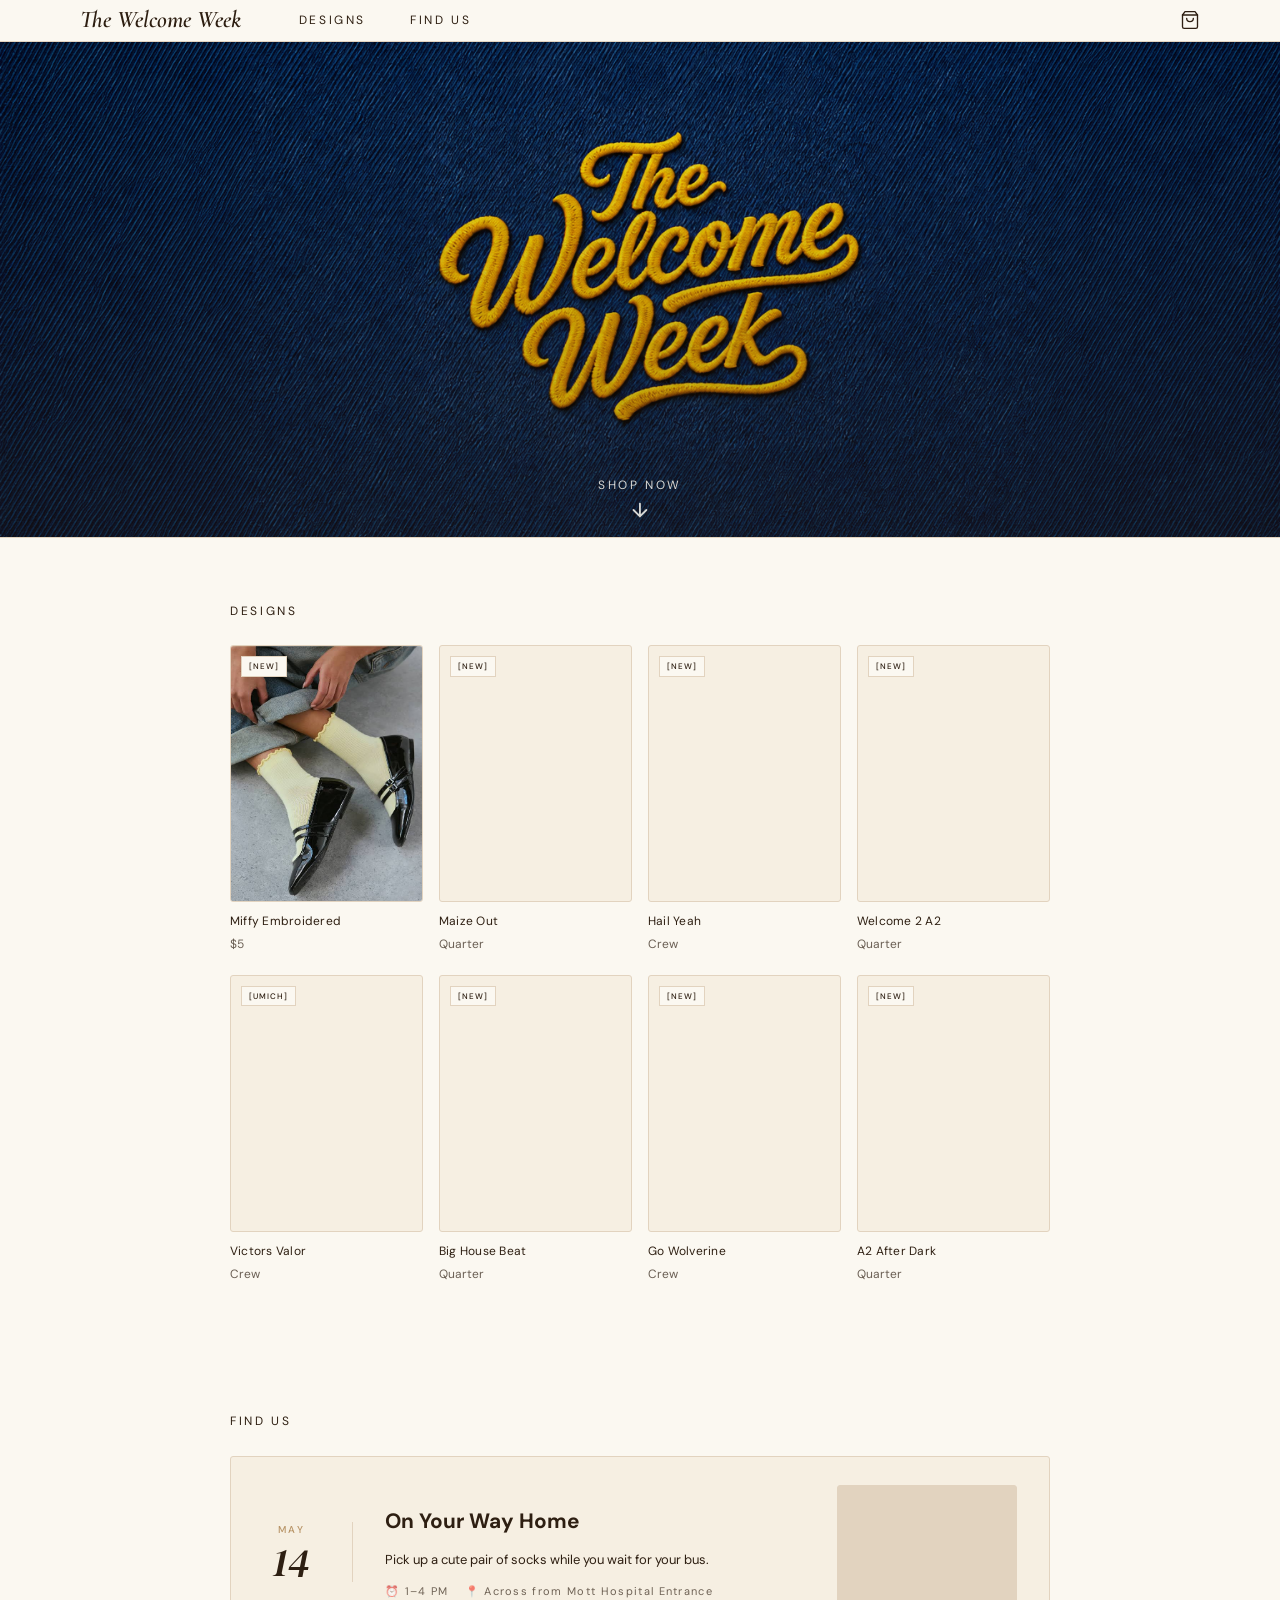
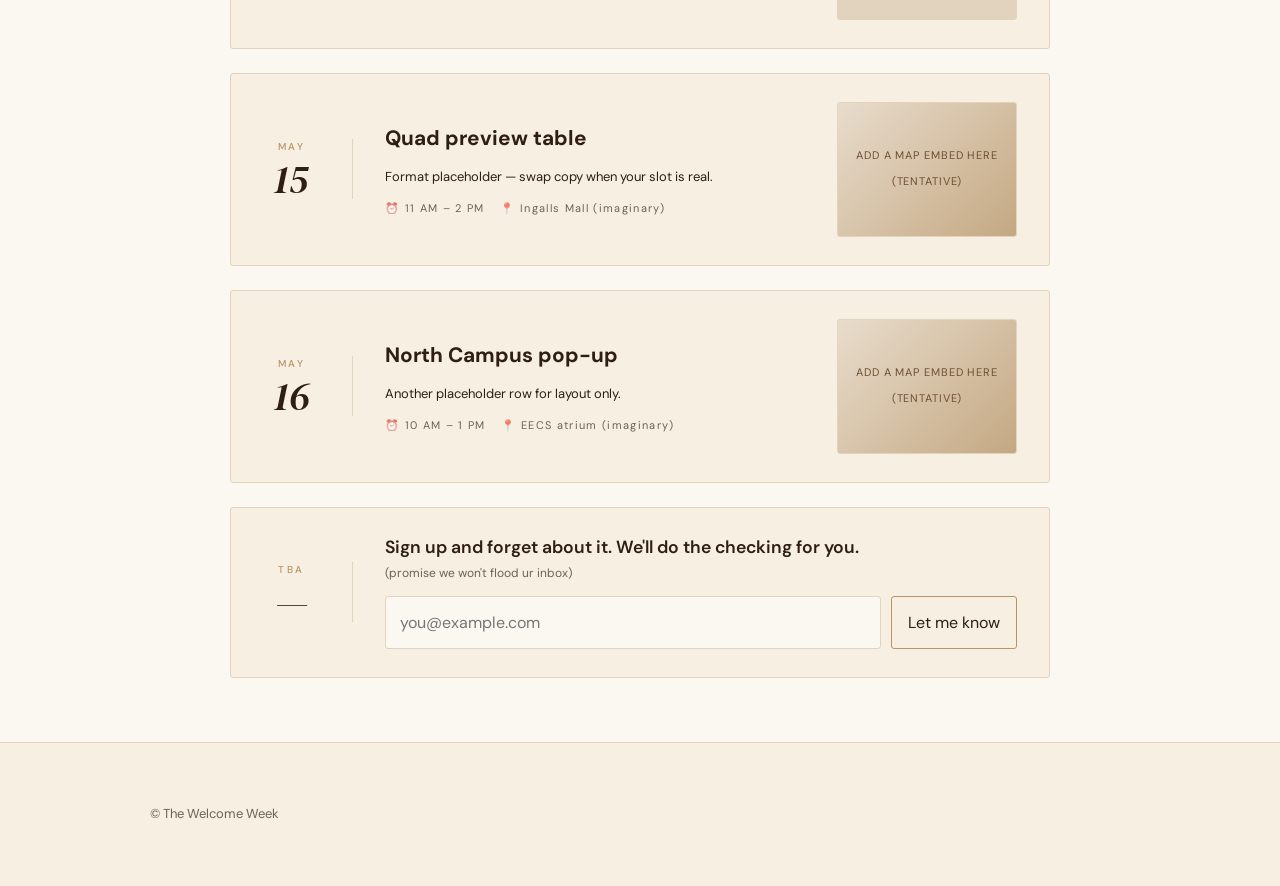
==== commit 3e723aca: "Update index.html" ====
--- a/index.html
+++ b/index.html
@@ -3,9 +3,9 @@
   <head>
     <meta charset="UTF-8" />
     <meta name="viewport" content="width=device-width, initial-scale=1" />
-    <title>About us — The Welcome Week</title>
+    <title>The Welcome Week</title>
     <link
-      href="https://fonts.googleapis.com/css2?family=Cormorant+Garamond:ital,wght@0,400;0,600;1,400;1,600&family=DM+Sans:wght@400;500;600&display=swap"
+      href="https://fonts.googleapis.com/css2?family=Cormorant+Garamond:ital,wght@0,400;0,600;1,400;1,600&family=DM+Sans:wght@400;500;600&family=DM+Serif+Display:ital@0;1&display=swap"
       rel="stylesheet"
     />
     <style>
@@ -17,6 +17,8 @@
         --brown: #6c4f33;
         --dark-brown: #2e1f12;
         --muted: rgba(46, 31, 18, 0.68);
+        --transition: 180ms ease;
+        --scroll-offset: 5.75rem;
       }
 
       *,
@@ -25,6 +27,29 @@
         box-sizing: border-box;
       }
 
+      html {
+        scroll-snap-type: y proximity;
+        scroll-behavior: smooth;
+        scroll-padding-top: var(--scroll-offset, 5.75rem);
+      }
+
+      @media (prefers-reduced-motion: reduce) {
+        html {
+          scroll-behavior: auto;
+          scroll-snap-type: none;
+        }
+
+        .reveal {
+          opacity: 1;
+          transform: none;
+          transition: none;
+        }
+      }
+
+      .hero-image {
+        scroll-snap-align: start;
+      }
+
       html,
       body {
         margin: 0;
@@ -47,6 +72,18 @@
         margin-inline: auto;
       }
 
+      .visually-hidden {
+        position: absolute;
+        width: 1px;
+        height: 1px;
+        padding: 0;
+        margin: -1px;
+        overflow: hidden;
+        clip: rect(0, 0, 0, 0);
+        white-space: nowrap;
+        border: 0;
+      }
+
       .site-top {
         position: sticky;
         top: 0;
@@ -56,33 +93,6 @@
       .site-header {
         background: var(--warm-white);
         border-bottom: 1px solid var(--light-tan);
-      }
-
-      .header-inner {
-        display: flex;
-        align-items: center;
-        flex-wrap: wrap;
-        gap: 0.5rem 1.1rem;
-        padding: 0.45rem 0;
-      }
-
-      .brand {
-        flex-shrink: 0;
-        text-decoration: none;
-        font-family: "Cormorant Garamond", serif;
-        font-style: italic;
-        font-weight: 600;
-        font-size: clamp(1.15rem, 2.8vw, 1.68rem);
-        line-height: 1.1;
-        white-space: nowrap;
-        color: var(--dark-brown);
-      }
-
-      .nav {
-        display: flex;
-        align-items: center;
-        gap: clamp(1.25rem, 4vw, 2.75rem);
-        margin-left: 2.5rem;
       }
 
       .nav a {
@@ -93,7 +103,6 @@
         letter-spacing: 0.22em;
         text-transform: uppercase;
         position: relative;
-        padding-bottom: 2px;
       }
 
       .nav a::after {
@@ -109,42 +118,1018 @@
         transition: transform 0.25s ease;
       }
 
-      .nav a.is-active::after,
-      .nav a[aria-current="page"]::after {
+      .nav a.is-active::after {
         transform: scaleX(1);
       }
 
-      .about-page {
-        padding: 4rem 2rem 5rem;
-      }
-
-      .about-inner {
-        max-width: 640px;
-        margin: 0 auto;
-      }
-
-      .about-kicker {
-        font-size: 12px;
-        letter-spacing: 0.22em;
-        text-transform: uppercase;
-        font-weight: 400;
-        margin: 0 0 1.5rem;
-        color: var(--dark-brown);
-      }
-
-      .about-inner h1 {
+      .header-inner {
+        display: flex;
+        align-items: center;
+        justify-content: flex-start;
+        flex-wrap: wrap;
+        gap: 0.5rem 1.1rem;
+        padding: 0.45rem 0;
+      }
+
+      .brand {
+        flex-shrink: 0;
+        text-decoration: none;
+        justify-self: center;
         font-family: "Cormorant Garamond", serif;
         font-style: italic;
         font-weight: 600;
-        font-size: clamp(2rem, 5vw, 2.75rem);
-        line-height: 1.15;
+        font-size: clamp(1.15rem, 2.8vw, 1.5rem);
+        line-height: 1.1;
+        white-space: nowrap;
+        color: var(--dark-brown);
+      }
+
+      .nav {
+      display: flex;
+      align-items: center;
+      gap: clamp(1.25rem, 4vw, 2.75rem);
+      margin-left: 2.5rem;
+      }
+
+      .cart {
+        justify-self: end;
+        font: inherit;
+        cursor: pointer;
+        text-align: right;
+        border: 0;
+        background: none;
+        padding: 0;
+        text-decoration: none;
+        color: var(--dark-brown);
+        font-size: 0.95rem;
+      }
+
+      .cart:hover {
+        text-decoration: underline;
+        text-underline-offset: 2px;
+      }
+
+      .cart-icon {
+        margin-left: auto;
+        display: flex;
+        align-items: center;
+        cursor: pointer;
+        padding: 0;
+        border: none;
+        background: transparent;
+        color: var(--dark-brown);
+        box-shadow: none;
+        appearance: none;
+        -webkit-appearance: none;
+      }
+
+      .cart-icon:hover {
+        opacity: 0.7;
+      }
+
+      .cart-icon:focus {
+        outline: none;
+      }
+
+      .cart-icon:focus-visible {
+        outline: 2px solid var(--tan);
+        outline-offset: 3px;
+      }
+
+      .cart-icon svg {
+        display: block;
+        width: 1.25rem;
+        height: 1.25rem;
+      }
+
+      .hero-image {
+        position: relative;
+        width: 100%;
+        overflow: hidden;
+        border-bottom: 1px solid var(--light-tan);
+      }
+
+      .hero-scroll-hint {
+        position: absolute;
+        bottom: 1rem;
+        left: 50%;
+        transform: translateX(-50%);
+        z-index: 2;
+        color: rgba(251, 248, 241, 0.9);
+        pointer-events: none;
+        display: flex;
+        flex-direction: column;
+        align-items: center;
+        gap: 0.25rem;
+        opacity: 0.95;
+        transition: opacity 0.35s ease, visibility 0.35s ease;
+      }
+
+      .hero-scroll-hint.is-hidden {
+        opacity: 0;
+        visibility: hidden;
+      }
+
+      .hero-scroll-hint > span {
+        font-size: 12px;
+        font-weight: 400;
+        letter-spacing: 0.22em;
+        text-transform: uppercase;
+      }
+
+      .hero-scroll-hint svg {
+        width: 22px;
+        height: 22px;
+        animation: bounceDown 1.6s ease-in-out infinite;
+      }
+
+      @keyframes bounceDown {
+        0%,
+        100% {
+          transform: translateY(0);
+        }
+        50% {
+          transform: translateY(6px);
+        }
+      }
+
+      .reveal {
+        opacity: 0;
+        transform: translateY(18px);
+        transition: opacity 0.55s ease, transform 0.55s ease;
+      }
+
+      .reveal.is-visible {
+        opacity: 1;
+        transform: translateY(0);
+      }
+      
+        .hero-media img {
+        height: 150%;
+        min-width: 100%;
+        object-fit: cover;
+        display: block;
+        }
+
+      .hero-media {
+        width: 100%;
+        height: clamp(320px, 55vh, 560px);
+        background: var(--light-tan);
+        display: flex;
+        align-items: center;
+        justify-content: center;
+        overflow: hidden;
+        }
+
+      .hero-media span {
+        padding: 0.65rem 0.9rem;
+        border-radius: 20px;
+        border: 1px dashed rgba(46, 31, 18, 0.35);
+        background: rgba(251, 248, 241, 0.7);
+        font-size: 13px;
+        letter-spacing: 0.08em;
+        text-transform: uppercase;
+      }
+
+      .hero-copy {
+        position: absolute;
+        inset: 0;
+        display: grid;
+        place-items: center;
+        text-align: center;
+        padding: 2rem 1.25rem;
+        color: rgba(251, 248, 241, 0.95);
+        z-index: 1;
+        pointer-events: none;
+      }
+
+      .hero-copy::before {
+        content: "";
+        position: absolute;
+        inset: 0;
+        background: linear-gradient(
+          180deg,
+          rgba(46, 31, 18, 0.05),
+          rgba(46, 31, 18, 0.35)
+        );
+        z-index: -1;
+      }
+
+      .hero-kicker {
+        margin: 0;
+        font-family: "DM Serif Display", serif;
+        font-style: italic;
+        font-weight: 400;
+        font-size: clamp(2rem, 5vw, 3.5rem);
+        line-height: 1.05;
+      }
+
+      .hero-sub {
+        margin: 0.75rem 0 0;
+        font-size: 13px;
+        letter-spacing: 0.12em;
+        text-transform: uppercase;
+        font-style: italic;
+        color: rgba(251, 248, 241, 0.88);
+      }
+
+      .events-section {
+        padding: 4rem 2rem;
+        background: var(--warm-white);
+      }
+
+      .events-find-title {
+        font-size: 12px;
+        letter-spacing: 0.22em;
+        font-weight: 400;
+        text-transform: uppercase;
+        color: var(--dark-brown);
+        margin: 0 0 0rem;
+      }
+
+      .designs-title {
+        letter-spacing: 0.22em;
+        font-size: 12px;
+        font-weight: 400;
+        color: var(--dark-brown);
+        margin: 0 0 1.5rem;
+        text-transform: uppercase;
+
+      }
+
+
+      .events-list {
+        max-width: 820px;
+        margin: 0 auto;
+        display: flex;
+        flex-direction: column;
+        gap: 1.5rem;
+      }
+
+      .event-card {
+        display: grid;
+        grid-template-columns: 90px 1fr auto;
+        gap: 2rem;
+        align-items: center;
+        background: var(--cream);
+        border: 1px solid var(--light-tan);
+        border-radius: 3px;
+        padding: 1.75rem 2rem;
+        transition: border-color var(--transition), transform var(--transition);
+      }
+
+      .event-card:hover {
+        border-color: var(--tan);
+        transform: translateY(-3px);
+      }
+
+      .event-date {
+        text-align: center;
+        border-right: 1px solid var(--light-tan);
+        padding-right: 2rem;
+      }
+
+      .event-date .month {
+        font-size: 10px;
+        font-weight: 500;
+        letter-spacing: 0.25em;
+        text-transform: uppercase;
+        color: var(--tan);
+        display: block;
+        margin-bottom: 4px;
+      }
+
+      .event-date .day {
+        font-family: "DM Serif Display", serif;
+        font-size: 2.5rem;
+        font-weight: 400;
+        font-style: italic;
+        color: var(--dark-brown);
+        line-height: 1;
+        display: block;
+      }
+
+      .event-info h3 {
+        font-size: 1.3rem;
+        margin: 0 0 0.4rem;
+      }
+
+      .event-info p {
+        font-size: 13px;
+        line-height: 1.6;
+        margin-bottom: 0.75rem;
+      }
+
+      .event-meta {
+        display: flex;
+        gap: 1rem;
+        flex-wrap: wrap;
+      }
+
+      .event-meta span {
+        font-size: 11px;
+        letter-spacing: 0.12em;
+        color: var(--muted);
+        display: flex;
+        align-items: center;
+        gap: 4px;
+      }
+
+      .event-map {
+        width: 180px;
+        aspect-ratio: 4 / 3;
+        border-radius: 3px;
+        overflow: hidden;
+        position: relative;
+        border: 1px solid var(--light-tan);
+        background: var(--light-tan);
+      }
+
+      .event-map .map-fallback {
+        position: absolute;
+        inset: 0;
+        display: flex;
+        flex-direction: column;
+        align-items: center;
+        justify-content: center;
+        background: linear-gradient(135deg, #e8dccc 0%, #c4a882 100%);
+        gap: 0.5rem;
+        padding: 0.75rem;
+      }
+
+      .event-map .map-fallback p {
+        font-size: 11px;
+        color: var(--brown);
+        text-align: center;
+        letter-spacing: 0.08em;
+        text-transform: uppercase;
+        margin: 0;
+      }
+
+      .simple-section {
+        padding: 4rem 2rem;
+        background: var(--warm-white);
+      }
+
+      .narrow {
+        max-width: 820px;
+        margin: 0 auto;
+      }
+
+      .muted-text {
+        color: var(--muted);
+        font-size: 13px;
         margin: 0 0 1.25rem;
       }
 
-      .about-inner p {
+      .simple-list {
+        margin: 0;
+        padding-left: 1.1rem;
+        color: var(--muted);
+        font-size: 13px;
+      }
+
+      /* ---- DESIGNS (product-style grid) ---- */
+      .designs-title {
+        letter-spacing: 0.22em;
+        font-size: 12px;
+        font-weight: 400;
+        color: var(--dark-brown);
+        margin: 0 0 24px;
+        text-transform: uppercase;
+      }
+
+      .designs-grid {
+        display: grid;
+        grid-template-columns: repeat(4, minmax(0, 1fr));
+        gap: 20px 16px;
+      }
+
+      @media (max-width: 980px) {
+        .designs-grid {
+          grid-template-columns: repeat(2, minmax(0, 1fr));
+        }
+      }
+
+      @media (max-width: 520px) {
+        .designs-grid {
+          grid-template-columns: repeat(2, minmax(0, 1fr));
+        }
+      }
+
+      .design-card {
+        display: block;
+        width: 100%;
+        margin: 0;
+        padding: 0;
+        border: 0;
+        background: transparent;
+        font: inherit;
+        color: inherit;
+        text-align: left;
+        cursor: pointer;
+      }
+
+      .design-card:focus {
+        outline: 2px solid var(--tan);
+        outline-offset: 3px;
+      }
+
+      .design-card:focus:not(:focus-visible) {
+        outline: none;
+      }
+
+      .design-img {
+        position: relative;
+        aspect-ratio: 3 / 4;
+        overflow: hidden;
+        background: var(--cream);
+        border: 1px solid var(--light-tan);
+        border-radius: 3px;
+      }
+
+      .design-tag {
+        position: absolute;
+        top: 10px;
+        left: 10px;
+        background: var(--warm-white);
+        font-size: 8px;
+        letter-spacing: 0.13em;
+        padding: 3px 7px;
+        font-weight: 500;
+        text-transform: uppercase;
+        color: var(--dark-brown);
+        border: 1px solid var(--light-tan);
+      }
+
+      .design-overlay {
+        position: absolute;
+        inset: 0;
+        background: rgba(0, 0, 0, 0.05);
+        opacity: 0;
+        transition: opacity 0.3s;
+      }
+
+      .design-card:hover .design-overlay {
+        opacity: 1;
+      }
+
+      .design-plus {
+        position: absolute;
+        bottom: 10px;
+        right: 10px;
+        width: 32px;
+        height: 32px;
+        border-radius: 50%;
+        background: var(--warm-white);
+        display: flex;
+        align-items: center;
+        justify-content: center;
+        box-shadow: 0 1px 5px rgba(0, 0, 0, 0.15);
+        opacity: 0;
+        transition: opacity 0.2s, background 0.2s;
+        color: var(--dark-brown);
+        border: 1px solid var(--light-tan);
+      }
+
+      .design-card:hover .design-plus {
+        opacity: 1;
+      }
+
+      .design-name {
+        display: block;
+        font-size: 12px;
+        letter-spacing: 0.02em;
+        color: var(--dark-brown);
+        font-weight: 400;
+        margin-top: 10px;
+      }
+
+      .design-subtext {
+        display: block;
+        font-size: 12px;
+        color: var(--dark-brown);
+        margin-top: 4px;
+        opacity: 0.7;
+      }
+
+      /* ---- Product modal (site palette) ---- */
+      .product-modal {
+        position: fixed;
+        inset: 0;
+        z-index: 1000;
+        display: flex;
+        align-items: center;
+        justify-content: center;
+        padding: 1.25rem;
+        opacity: 0;
+        visibility: hidden;
+        transition: opacity 0.25s ease, visibility 0.25s ease;
+      }
+
+      .product-modal.is-open {
+        opacity: 1;
+        visibility: visible;
+      }
+
+      .product-modal-backdrop {
+        position: absolute;
+        inset: 0;
+        background: rgba(46, 31, 18, 0.45);
+        cursor: pointer;
+      }
+
+      .product-modal-panel {
+        position: relative;
+        width: min(960px, 100%);
+        max-height: min(92vh, 880px);
+        overflow: auto;
+        background: var(--warm-white);
+        border: 1px solid var(--light-tan);
+        border-radius: 8px;
+        box-shadow: 0 24px 56px rgba(46, 31, 18, 0.16);
+        z-index: 1;
+        color: var(--dark-brown);
+      }
+
+      .product-modal-close {
+        position: sticky;
+        top: 0;
+        float: right;
+        z-index: 2;
+        margin: 0.75rem 0.75rem 0 0;
+        width: 2.25rem;
+        height: 2.25rem;
+        border: 1px solid var(--light-tan);
+        border-radius: 50%;
+        background: var(--cream);
+        font-size: 1.35rem;
+        line-height: 1;
+        cursor: pointer;
+        color: var(--dark-brown);
+      }
+
+      .product-modal-close:hover {
+        background: var(--light-tan);
+      }
+
+      .product-modal-close:focus-visible {
+        outline: 2px solid var(--tan);
+        outline-offset: 2px;
+      }
+
+      .product-modal-layout {
+        display: grid;
+        grid-template-columns: 1fr 1fr;
+        gap: 2rem;
+        padding: 1.75rem 1.75rem 2rem;
+        clear: both;
+      }
+
+      .product-breadcrumbs {
+        font-size: 11px;
+        letter-spacing: 0.06em;
+        color: var(--muted);
         margin: 0 0 1rem;
+        text-transform: uppercase;
+      }
+
+      .product-modal-title {
+        font-family: "Cormorant Garamond", Georgia, serif;
+        font-size: clamp(1.85rem, 4vw, 2.55rem);
+        font-weight: 600;
+        font-style: italic;
+        margin: 0 0 0.65rem;
+        line-height: 1.12;
+        color: var(--dark-brown);
+      }
+
+      .product-modal-price {
+        font-size: clamp(1.2rem, 2.6vw, 1.5rem);
+        margin: 0 0 1.5rem;
+        font-weight: 600;
+        color: var(--brown);
+      }
+
+      .product-size-row {
+        display: flex;
+        align-items: center;
+        justify-content: space-between;
+        margin-bottom: 0.5rem;
+      }
+
+      .product-size-label {
+        font-size: 12px;
+        font-weight: 500;
+        color: var(--dark-brown);
+      }
+
+      .modal-size-guide-details {
+        margin: 0;
+        border: 0;
+        padding: 0;
+        position: relative;
+      }
+
+      .modal-size-guide-details > summary {
+        list-style: none;
+        font-size: 11px;
+        text-decoration: underline;
+        text-underline-offset: 2px;
+        color: var(--brown);
+        cursor: pointer;
+        font-weight: 500;
+        padding: 0;
+      }
+
+      .modal-size-guide-details > summary::-webkit-details-marker {
+        display: none;
+      }
+
+      .modal-size-guide-panel {
+        position: absolute;
+        right: 0;
+        top: 100%;
+        margin-top: 0.5rem;
+        z-index: 5;
+        min-width: min(280px, 70vw);
+        padding: 0.85rem 1rem;
+        border-radius: 3px;
+        border: 1px solid var(--light-tan);
+        background: var(--cream);
+        box-shadow: 0 10px 28px rgba(46, 31, 18, 0.12);
+        font-size: 12px;
         color: var(--muted);
-        font-size: 15px;
+        line-height: 1.45;
+      }
+
+      .modal-size-guide-panel p {
+        margin: 0 0 0.5rem;
+      }
+
+      .modal-size-guide-table {
+        width: 100%;
+        border-collapse: collapse;
+        font-size: 11px;
+        margin-top: 0.35rem;
+      }
+
+      .modal-size-guide-table th,
+      .modal-size-guide-table td {
+        border: 1px solid var(--light-tan);
+        padding: 0.35rem 0.45rem;
+        text-align: left;
+      }
+
+      .modal-size-guide-table th {
+        background: var(--warm-white);
+        font-weight: 600;
+        color: var(--dark-brown);
+      }
+
+      @media (max-width: 720px) {
+        .modal-size-guide-panel {
+          left: 0;
+          right: auto;
+        }
+      }
+
+      .product-size-buttons {
+        display: flex;
+        gap: 0.5rem;
+        flex-wrap: wrap;
+        margin-bottom: 1.25rem;
+      }
+
+      .product-size-btn {
+        flex: 1;
+        min-width: 4.5rem;
+        padding: 0.65rem 0.5rem;
+        border: 1px solid var(--light-tan);
+        border-radius: 3px;
+        background: var(--cream);
+        font-size: 11px;
+        cursor: pointer;
+        color: var(--dark-brown);
+        transition: border-color 0.15s, box-shadow 0.15s;
+      }
+
+      .product-size-btn:hover {
+        border-color: var(--tan);
+      }
+
+      .product-size-btn.is-selected {
+        border: 2px solid var(--dark-brown);
+        background: var(--warm-white);
+      }
+
+      .product-modal-cta {
+        width: 100%;
+        padding: 0.95rem 1rem;
+        border: 1px solid var(--dark-brown);
+        border-radius: 3px;
+        background: var(--dark-brown);
+        color: var(--warm-white);
+        font-size: 13px;
+        letter-spacing: 0.04em;
+        font-weight: 600;
+        cursor: pointer;
+        margin-bottom: 0.75rem;
+      }
+
+      .product-modal-cta:hover {
+        background: var(--brown);
+        border-color: var(--brown);
+      }
+
+      .product-modal-acc {
+        border-top: 1px solid var(--light-tan);
+      }
+
+      .product-modal-acc details {
+        border-top: 0;
+        border-bottom: 1px solid var(--light-tan);
+        padding: 0.85rem 0;
+      }
+
+      .product-modal-acc summary {
+        font-size: 12px;
+        display: flex;
+        justify-content: space-between;
+        align-items: center;
+        list-style: none;
+        color: var(--dark-brown);
+      }
+
+      .product-modal-acc summary::-webkit-details-marker {
+        display: none;
+      }
+
+      .product-modal-acc summary::after {
+        content: "+";
+        font-size: 1rem;
+        color: var(--tan);
+      }
+
+      .product-modal-acc details[open] summary::after {
+        content: "−";
+      }
+
+      .product-modal-acc details p {
+        font-size: 12px;
+        color: var(--muted);
+        margin: 0.5rem 0 0;
+      }
+
+      .product-modal-acc details a {
+        color: var(--brown);
+      }
+
+      .product-reviews-line {
+        display: flex;
+        align-items: center;
+        gap: 0.35rem;
+        font-size: 12px;
+        margin-top: 0.25rem;
+        color: var(--dark-brown);
+      }
+
+      .product-stars {
+        color: var(--tan);
+        letter-spacing: 0.05em;
+      }
+
+      .product-modal-main-img {
+        aspect-ratio: 1;
+        border-radius: 3px;
+        background: var(--cream);
+        border: 1px solid var(--light-tan);
+      }
+
+      .product-modal-thumbs {
+        display: flex;
+        gap: 0.5rem;
+        margin-top: 0.75rem;
+        flex-wrap: wrap;
+      }
+
+      .product-modal-thumb {
+        width: 56px;
+        height: 56px;
+        border-radius: 3px;
+        border: 1px solid var(--light-tan);
+        background: var(--cream);
+        flex-shrink: 0;
+      }
+
+      @media (max-width: 720px) {
+        .product-modal-layout {
+          grid-template-columns: 1fr;
+          padding: 1.25rem;
+        }
+
+        .product-modal-media {
+          order: -1;
+        }
+      }
+
+      body.is-modal-open,
+      body.is-cart-notice-open {
+        overflow: hidden;
+      }
+
+      .cart-notice-modal {
+        position: fixed;
+        inset: 0;
+        z-index: 1100;
+        display: flex;
+        align-items: center;
+        justify-content: center;
+        padding: 1.25rem;
+        opacity: 0;
+        visibility: hidden;
+        transition: opacity 0.25s ease, visibility 0.25s ease;
+      }
+
+      .cart-notice-modal.is-open {
+        opacity: 1;
+        visibility: visible;
+      }
+
+      .cart-notice-backdrop {
+        position: absolute;
+        inset: 0;
+        background: rgba(46, 31, 18, 0.45);
+        cursor: pointer;
+      }
+
+      .cart-notice-panel {
+        position: relative;
+        width: min(26rem, 100%);
+        padding: 1.5rem 1.5rem 1.35rem;
+        background: var(--warm-white);
+        border: 1px solid var(--light-tan);
+        border-radius: 8px;
+        box-shadow: 0 24px 56px rgba(46, 31, 18, 0.16);
+        z-index: 1;
+        color: var(--dark-brown);
+      }
+
+      .cart-notice-close {
+        position: absolute;
+        top: 0.65rem;
+        right: 0.65rem;
+        width: 2.25rem;
+        height: 2.25rem;
+        border: 1px solid var(--light-tan);
+        border-radius: 50%;
+        background: var(--cream);
+        font-size: 1.35rem;
+        line-height: 1;
+        cursor: pointer;
+        color: var(--dark-brown);
+      }
+
+      .cart-notice-close:hover {
+        background: var(--light-tan);
+      }
+
+      .cart-notice-close:focus-visible {
+        outline: 2px solid var(--tan);
+        outline-offset: 2px;
+      }
+
+      .cart-notice-body {
+        margin: 0;
+        padding-right: 2rem;
+        font-size: 0.98rem;
+        line-height: 1.55;
+      }
+
+      .cart-notice-body a {
+        color: var(--brown);
+        font-weight: 600;
+      }
+
+      .simple-form {
+        display: flex;
+        flex-wrap: wrap;
+        gap: 0.75rem;
+        align-items: center;
+      }
+
+      .simple-form input {
+        flex: 1 1 240px;
+        padding: 0.8rem 0.9rem;
+        border-radius: 3px;
+        border: 1px solid var(--light-tan);
+        background: var(--warm-white);
+        font: inherit;
+      }
+
+      .simple-form button {
+        padding: 0.8rem 1rem;
+        border-radius: 3px;
+        border: 1px solid var(--tan);
+        background: transparent;
+        color: var(--dark-brown);
+        font: inherit;
+        cursor: pointer;
+      }
+
+      .event-card--signup {
+        grid-template-columns: 90px 1fr;
+      }
+
+      .event-card--signup:hover {
+        transform: none;
+      }
+
+      .event-card--signup .event-info h3 {
+        font-size: 1.1rem;
+        line-height: 1.35;
+        font-weight: 600;
+        margin: 0 0 0.35rem;
+      }
+
+      .event-card--signup .notify-signup-note {
+        margin: 0 0 0.85rem;
+        font-size: 12px;
+        color: var(--muted);
+        line-height: 1.45;
+      }
+
+      .event-card--signup .simple-form {
+        margin: 0;
+        gap: 0.6rem;
+      }
+
+      .event-card--signup .notify-success {
+        margin-top: 0.75rem;
+        background: var(--warm-white);
+      }
+
+      @media (max-width: 640px) {
+        .event-card--signup {
+          grid-template-columns: 1fr;
+        }
+
+        .event-card--signup .event-date {
+          border-right: 0;
+          border-bottom: 1px solid var(--light-tan);
+          padding-right: 0;
+          padding-bottom: 1rem;
+          text-align: left;
+          display: flex;
+          align-items: baseline;
+          gap: 1rem;
+        }
+
+        .event-card--signup .simple-form {
+          flex-direction: column;
+          align-items: stretch;
+        }
+
+        .event-card--signup .simple-form button {
+          width: 100%;
+        }
+      }
+
+      .notify-form-fields.is-hidden {
+        display: none;
+      }
+
+      .notify-success {
+        padding: 1rem 1.1rem;
+        border-radius: 3px;
+        border: 1px solid var(--tan);
+        background: var(--cream);
+        color: var(--dark-brown);
+        font-size: 0.95rem;
+      }
+
+      .notify-success:focus {
+        outline: none;
+      }
+
+      details {
+        border-top: 1px solid var(--light-tan);
+        padding: 0.9rem 0;
+      }
+
+      details:last-of-type {
+        border-bottom: 1px solid var(--light-tan);
+      }
+
+      summary {
+        cursor: pointer;
+        font-weight: 600;
+      }
+
+      details p {
+        margin: 0.6rem 0 0;
+        color: var(--muted);
+        font-size: 13px;
       }
 
       .site-footer {
@@ -156,8 +1141,18 @@
       .footer-inner {
         max-width: 980px;
         margin: 0 auto;
+        display: flex;
+        flex-wrap: wrap;
+        gap: 1rem;
+        align-items: center;
+        justify-content: flex-start;
         font-size: 13px;
         color: var(--muted);
+      }
+
+      h1,
+      h2 {
+        margin-top: 0;
       }
     </style>
   </head>
@@ -165,32 +1160,337 @@
     <div class="site-top">
       <header class="site-header">
         <div class="container header-inner">
-          <a class="brand" href="/">The Welcome Week</a>
+          <a class="brand" href="#">The Welcome Week</a>
           <nav class="nav" aria-label="Main">
-            <a href="/about/" aria-current="page">about us</a>
-            <a href="/#designs">designs</a>
-            <a href="/#find-us">find us</a>
+            <a href="#designs">designs</a>
+            <a href="#find-us">find us</a>
           </nav>
+          <button
+            type="button"
+            class="cart-icon"
+            id="cart-link"
+            aria-label="Cart"
+            aria-haspopup="dialog"
+            aria-controls="cart-notice-modal"
+          >
+  <svg viewBox="0 0 24 24" fill="none" stroke="currentColor" stroke-width="1.6" stroke-linecap="round" stroke-linejoin="round" aria-hidden="true" width="20" height="20">
+    <path d="M6 2 3 6v14a2 2 0 0 0 2 2h14a2 2 0 0 0 2-2V6l-3-4z"/>
+    <line x1="3" y1="6" x2="21" y2="6"/>
+    <path d="M16 10a4 4 0 0 1-8 0"/>
+  </svg>
+</button>
         </div>
       </header>
     </div>
 
-    <main class="about-page">
-      <div class="about-inner">
-        <p class="about-kicker">About us</p>
-        <h1>The Welcome Week</h1>
-        <p>
-          We make spirit socks for campus — designed in Ann Arbor, sold at pop-ups, and built for
-          the walk from class to game day.
-        </p>
-        <p>
-          Swap this copy with your story: how you started, what you care about, and why socks.
-        </p>
-        <p>
-          Questions? Email
-          <a href="mailto:hello@thewelcomeweek.com">hello@thewelcomeweek.com</a>.
-        </p>
-      </div>
+    <main>
+      <section id="hero" class="hero-image">
+        <div class="hero-media">
+        <img src="assets/Version_2_Expanded.png" alt="hero" />
+        </div>
+        <div class="hero-copy">
+        <!--  <p class="hero-kicker">Go Blue from your tops to your tiptoes</p>
+          <p class="hero-sub">because spirit doesn&apos;t stop at the ankles.</p>
+        -->
+        </div>
+        <div class="hero-scroll-hint" aria-hidden="true">
+          <span>shop now</span>
+          <svg viewBox="0 0 24 24" fill="none" stroke="currentColor" stroke-width="2" stroke-linecap="round" stroke-linejoin="round">
+            <path d="M12 5v14M5 12l7 7 7-7" />
+          </svg>
+        </div>
+      </section>
+
+      <section id="designs" class="simple-section reveal">
+        <div class="narrow">
+          <h2 class="designs-title">Designs</h2>
+          <div class="designs-grid" aria-label="Design grid">
+            <button
+              type="button"
+              class="design-card"
+              data-title="Miffy Embroidered"
+              data-price="$28"
+              data-review="4.8"
+              data-review-count="142"
+              data-university="University of Michigan"
+              data-highlight="Midweight — enough cushion for everyday shoes."
+              data-img-color="#d4c4b0"
+            >
+              <div class="design-img">
+                <img
+                  src="assets/socks_styled.jpeg"
+                  alt="Miffy Embroidered socks"
+                  width = 100%;
+                  height = 100%: 
+                  loading="lazy"
+                />
+                <div class="design-tag">[new]</div>
+                <div class="design-overlay" aria-hidden="true"></div>
+                <div class="design-plus" aria-hidden="true">+</div>
+              </div>
+              <span class="design-name">Miffy Embroidered</span>
+              <span class="design-subtext">$5</span>
+            </button>
+
+            <button
+              type="button"
+              class="design-card"
+              data-title="Maize Out Quarter Socks"
+              data-price="$26"
+              data-review="4.7"
+              data-review-count="89"
+              data-university="University of Michigan"
+              data-highlight="Ribbed cuff — stays put on campus walks."
+              data-img-color="#c5d4e0"
+            >
+              <div class="design-img">
+                <div class="design-tag">[new]</div>
+                <div class="design-overlay" aria-hidden="true"></div>
+                <div class="design-plus" aria-hidden="true">+</div>
+              </div>
+              <span class="design-name">Maize Out</span>
+              <span class="design-subtext">Quarter</span>
+            </button>
+
+            <button
+              type="button"
+              class="design-card"
+              data-title="Hail Yeah Crew Socks"
+              data-price="$30"
+              data-review="4.9"
+              data-review-count="210"
+              data-university="University of Michigan"
+              data-highlight="Embroidered mark — swap art per drop."
+              data-img-color="#e8dcc8"
+            >
+              <div class="design-img">
+                <div class="design-tag">[new]</div>
+                <div class="design-overlay" aria-hidden="true"></div>
+                <div class="design-plus" aria-hidden="true">+</div>
+              </div>
+              <span class="design-name">Hail Yeah</span>
+              <span class="design-subtext">Crew</span>
+            </button>
+
+            <button
+              type="button"
+              class="design-card"
+              data-title="Welcome 2 A2 Quarter Socks"
+              data-price="$32"
+              data-review="4.6"
+              data-review-count="56"
+              data-university="University of Michigan"
+              data-highlight="Limited run — restocks TBA."
+              data-img-color="#dcd6e8"
+            >
+              <div class="design-img">
+                <div class="design-tag">[new]</div>
+                <div class="design-overlay" aria-hidden="true"></div>
+                <div class="design-plus" aria-hidden="true">+</div>
+              </div>
+              <span class="design-name">Welcome 2 A2</span>
+              <span class="design-subtext">Quarter</span>
+            </button>
+
+            <button
+              type="button"
+              class="design-card"
+              data-title="Victors Valor Crew Socks"
+              data-price="$28"
+              data-review="4.8"
+              data-review-count="97"
+              data-university="University of Michigan"
+              data-highlight="Classic stripe — everyday campus staple."
+              data-img-color="#b8c9a8"
+            >
+              <div class="design-img">
+                <div class="design-tag">[Umich]</div>
+                <div class="design-overlay" aria-hidden="true"></div>
+                <div class="design-plus" aria-hidden="true">+</div>
+              </div>
+              <span class="design-name">Victors Valor</span>
+              <span class="design-subtext">Crew</span>
+            </button>
+
+            <button
+              type="button"
+              class="design-card"
+              data-title="Big House Beat Quarter Socks"
+              data-price="$27"
+              data-review="4.5"
+              data-review-count="63"
+              data-university="University of Michigan"
+              data-highlight="Lightweight knit — game day ready."
+              data-img-color="#d9c4a0"
+            >
+              <div class="design-img">
+                <div class="design-tag">[new]</div>
+                <div class="design-overlay" aria-hidden="true"></div>
+                <div class="design-plus" aria-hidden="true">+</div>
+              </div>
+              <span class="design-name">Big House Beat</span>
+              <span class="design-subtext">Quarter</span>
+            </button>
+
+            <button
+              type="button"
+              class="design-card"
+              data-title="Go Wolverine Crew Socks"
+              data-price="$29"
+              data-review="4.7"
+              data-review-count="118"
+              data-university="University of Michigan"
+              data-highlight="Bold heel tab — pairs with sneakers or boots."
+              data-img-color="#c8b8d4"
+            >
+              <div class="design-img">
+                <div class="design-tag">[new]</div>
+                <div class="design-overlay" aria-hidden="true"></div>
+                <div class="design-plus" aria-hidden="true">+</div>
+              </div>
+              <span class="design-name">Go Wolverine</span>
+              <span class="design-subtext">Crew</span>
+            </button>
+
+            <button
+              type="button"
+              class="design-card"
+              data-title="A2 After Dark Quarter Socks"
+              data-price="$31"
+              data-review="4.6"
+              data-review-count="44"
+              data-university="University of Michigan"
+              data-highlight="Night-out palette — limited colorway."
+              data-img-color="#a8b8c8"
+            >
+              <div class="design-img">
+                <div class="design-tag">[new]</div>
+                <div class="design-overlay" aria-hidden="true"></div>
+                <div class="design-plus" aria-hidden="true">+</div>
+              </div>
+              <span class="design-name">A2 After Dark</span>
+              <span class="design-subtext">Quarter</span>
+            </button>
+          </div>
+        </div>
+      </section>
+
+      <section id="find-us" class="events-section reveal">
+        <div class="events-list">
+          <h2 class="events-find-title">Find us</h2>
+
+          <article class="event-card">
+            <div class="event-date">
+              <span class="month">MAY</span>
+              <span class="day">14</span>
+            </div>
+            <div class="event-info">
+            <h3>On Your Way Home</h3>
+              <p>Pick up a cute pair of socks while you wait for your bus.</p>
+              <div class="event-meta">
+              <span>⏰ 1–4 PM</span>
+              <span>📍 Across from Mott Hospital Entrance</span>
+            </div>  
+            </div>
+            <div class="event-action">
+              <div class="event-map">
+                <iframe src="https://www.google.com/maps/embed?pb=!1m18!1m12!1m3!1d551.6221396557756!2d-83.72869133134955!3d42.28119623578491!2m3!1f0!2f0!3f0!3m2!1i1024!2i768!4f13.1!3m3!1m2!1s0x883cae5d7c1700e7%3A0xd56ca492b58526dc!2sMarkley%20Hall!5e0!3m2!1sen!2sus!4v1780612444576!5m2!1sen!2sus" width="600" height="450" style="border:0;" allowfullscreen="" loading="lazy" referrerpolicy="no-referrer-when-downgrade"
+                  style="border:0;"
+                  allowfullscreen=""
+                  loading="lazy">
+                </iframe>
+              </div>
+            </div>
+          </article>
+
+          
+
+          <article class="event-card">
+            <div class="event-date">
+              <span class="month">MAY</span>
+              <span class="day">15</span>
+            </div>
+            <div class="event-info">
+              <h3>Quad preview table</h3>
+              <p>Format placeholder — swap copy when your slot is real.</p>
+              <div class="event-meta">
+                <span>⏰ 11 AM – 2 PM</span>
+                <span>📍 Ingalls Mall (imaginary)</span>
+              </div>
+            </div>
+            <div class="event-action">
+              <div class="event-map">
+                <div class="map-fallback">
+                  <p>Add a map embed here</p>
+                  <p>(tentative)</p>
+                </div>
+              </div>
+            </div>
+          </article>
+
+          <article class="event-card">
+            <div class="event-date">
+              <span class="month">MAY</span>
+              <span class="day">16</span>
+            </div>
+            <div class="event-info">
+              <h3>North Campus pop-up</h3>
+              <p>Another placeholder row for layout only.</p>
+              <div class="event-meta">
+                <span>⏰ 10 AM – 1 PM</span>
+                <span>📍 EECS atrium (imaginary)</span>
+              </div>
+            </div>
+            <div class="event-action">
+              <div class="event-map">
+                <div class="map-fallback">
+                  <p>Add a map embed here</p>
+                  <p>(tentative)</p>
+                </div>
+              </div>
+            </div>
+          </article>
+
+          <article id="notify" class="event-card event-card--signup" aria-labelledby="notify-heading">
+            <div class="event-date">
+              <span class="month">TBA</span>
+              <span class="day">—</span>
+            </div>
+            <div class="event-info">
+              <h3 id="notify-heading">
+                Sign up and forget about it. We'll do the checking for you.
+              </h3>
+              <p class="notify-signup-note">(promise we won't flood ur inbox)</p>
+              <form id="notify-form" class="notify-form">
+                <div id="notify-form-fields" class="notify-form-fields">
+                  <div class="simple-form">
+                    <label for="notify-email" class="visually-hidden">Email address</label>
+                    <input
+                      id="notify-email"
+                      name="email"
+                      type="email"
+                      autocomplete="email"
+                      placeholder="you@example.com"
+                      required
+                    />
+                    <button type="submit">Let me know</button>
+                  </div>
+                </div>
+                <div
+                  id="notify-success"
+                  class="notify-success"
+                  hidden
+                  tabindex="-1"
+                  role="status"
+                  aria-live="polite"
+                >
+                  Thanks — we’ll ping you when pickup details are set.
+                </div>
+              </form>
+            </div>
+          </article>
+        </div>
+      </section>
     </main>
 
     <footer class="site-footer">
@@ -198,5 +1498,478 @@
         <p>© The Welcome Week</p>
       </div>
     </footer>
+
+    <div
+      id="product-modal"
+      class="product-modal"
+      role="dialog"
+      aria-modal="true"
+      aria-labelledby="modal-title"
+      hidden
+    >
+      <div class="product-modal-backdrop" data-modal-close tabindex="-1"></div>
+      <div class="product-modal-panel">
+        <button type="button" class="product-modal-close" data-modal-close aria-label="Close">
+          ×
+        </button>
+        <div class="product-modal-layout">
+          <div class="product-modal-details">
+            <p class="product-breadcrumbs" id="modal-university-line">
+              University of Michigan
+            </p>
+            <h2 id="modal-title" class="product-modal-title">Product</h2>
+            <p class="product-modal-price" id="modal-price">$0</p>
+
+            <div class="product-size-row">
+              <span class="product-size-label" id="modal-size-label">Size: M</span>
+              <details class="modal-size-guide-details">
+                <summary>Size guide</summary>
+                <div class="modal-size-guide-panel">
+                  <p>
+                    Placeholder chart — swap for your PDF, image, or storefront size guide.
+                  </p>
+                  <table class="modal-size-guide-table">
+                    <thead>
+                      <tr>
+                        <th scope="col">Size</th>
+                        <th scope="col">US women’s</th>
+                      </tr>
+                    </thead>
+                    <tbody>
+                      <tr>
+                        <td>S</td>
+                        <td>4–7½</td>
+                      </tr>
+                      <tr>
+                        <td>M</td>
+                        <td>8–10½</td>
+                      </tr>
+                      <tr>
+                        <td>L</td>
+                        <td>11–13</td>
+                      </tr>
+                    </tbody>
+                  </table>
+                </div>
+              </details>
+            </div>
+            <div class="product-size-buttons" role="group" aria-label="Choose size">
+              <button type="button" class="product-size-btn" data-size="S">
+                S<br /><small>US 4–7½</small>
+              </button>
+              <button type="button" class="product-size-btn is-selected" data-size="M">
+                M<br /><small>US 8–10½</small>
+              </button>
+              <button type="button" class="product-size-btn" data-size="L">
+                L<br /><small>US 11–13</small>
+              </button>
+            </div>
+
+            <button type="button" class="product-modal-cta" id="modal-add-to-bag">
+              Find me at the next pop-up
+            </button>
+
+            <div class="product-reviews-line" id="modal-reviews-line">
+              <span class="product-stars" aria-hidden="true">★★★★★</span>
+              <span id="modal-review-score">4.7</span>
+              <span id="modal-review-count">(0 reviews)</span>
+            </div>
+
+            <div class="product-modal-acc">
+              <details>
+                <summary>Free shipping over $75 + free returns</summary>
+                <p>
+                  <a href="#">Shipping &amp; return details</a> — placeholder until your shop policy is live.
+                </p>
+              </details>
+              <details id="modal-acc-reviews">
+                <summary>Reviews</summary>
+                <p id="modal-acc-reviews-body">
+                  Reviews will sync with your storefront when you connect checkout.
+                </p>
+              </details>
+              <details open>
+                <summary>Product highlight</summary>
+                <p id="modal-highlight">—</p>
+              </details>
+            </div>
+          </div>
+
+          <div class="product-modal-media">
+            <div class="product-modal-main-img" id="modal-main-img" role="img" aria-label="Product preview"></div>
+            <div class="product-modal-thumbs" aria-hidden="true">
+              <div class="product-modal-thumb"></div>
+              <div class="product-modal-thumb"></div>
+              <div class="product-modal-thumb"></div>
+              <div class="product-modal-thumb"></div>
+            </div>
+          </div>
+        </div>
+      </div>
+    </div>
+
+    <div
+      id="cart-notice-modal"
+      class="cart-notice-modal"
+      role="dialog"
+      aria-modal="true"
+      aria-labelledby="cart-notice-heading"
+      hidden
+    >
+      <div class="cart-notice-backdrop" data-cart-notice-close tabindex="-1"></div>
+      <div class="cart-notice-panel">
+        <button type="button" class="cart-notice-close" data-cart-notice-close aria-label="Close">
+          ×
+        </button>
+        <p id="cart-notice-heading" class="cart-notice-body">
+          Online checkout isn&apos;t open yet! For now, all orders are placed in person at pop-ups. For special
+          requests,
+          <a
+            href="mailto:hello@thewelcomeweek.com?subject=The%20Welcome%20Week%20%E2%80%94%20special%20request"
+            >email me</a
+          >.
+        </p>
+      </div>
+    </div>
+
+    <script>
+      (function () {
+        function setScrollOffset() {
+          var topBar = document.querySelector(".site-top");
+          var header = document.querySelector(".site-header");
+          var h = topBar ? topBar.offsetHeight : header ? header.offsetHeight : 0;
+          document.documentElement.style.setProperty("--scroll-offset", h + "px");
+        }
+
+        setScrollOffset();
+        window.addEventListener("resize", setScrollOffset);
+
+        var navLinks = Array.prototype.slice.call(
+          document.querySelectorAll(".nav a[href^='#']")
+        );
+        var sections = navLinks
+          .map(function (link) {
+            var id = link.getAttribute("href").slice(1);
+            return document.getElementById(id);
+          })
+          .filter(Boolean);
+
+        function updateActiveNav() {
+          var topBar = document.querySelector(".site-top");
+          var header = document.querySelector(".site-header");
+          var anchor = topBar || header;
+          if (!anchor) return;
+          var headerBottom = anchor.getBoundingClientRect().bottom;
+          var vh = window.innerHeight;
+          var contentH = Math.max(0, vh - headerBottom);
+          var probeY = headerBottom + Math.max(72, contentH * 0.38);
+          if (probeY > vh * 0.9) probeY = vh * 0.9;
+          var current = null;
+          for (var i = 0; i < sections.length; i++) {
+            var top = sections[i].getBoundingClientRect().top;
+            if (top <= probeY) current = sections[i];
+          }
+          navLinks.forEach(function (link) {
+            var id = link.getAttribute("href").slice(1);
+            link.classList.toggle("is-active", current && id === current.id);
+          });
+        }
+
+        function syncHashToTarget() {
+          var hash = window.location.hash;
+          if (!hash || hash.length < 2) return;
+          var id = decodeURIComponent(hash.slice(1));
+          var el = document.getElementById(id);
+          if (!el || !el.closest("main")) return;
+          requestAnimationFrame(function () {
+            requestAnimationFrame(function () {
+              scrollSectionToTopBar(el, "auto");
+              updateActiveNav();
+            });
+          });
+        }
+
+        function scrollSectionToTopBar(el, behavior) {
+          var topBar = document.querySelector(".site-top");
+          var barH = topBar ? topBar.offsetHeight : 0;
+          var y = el.getBoundingClientRect().top + window.scrollY - barH;
+          var prefersReduced =
+            window.matchMedia &&
+            window.matchMedia("(prefers-reduced-motion: reduce)").matches;
+          window.scrollTo({
+            top: Math.max(0, y),
+            behavior: prefersReduced ? "auto" : behavior || "auto",
+          });
+        }
+
+        navLinks.forEach(function (link) {
+          link.addEventListener("click", function (e) {
+            var href = link.getAttribute("href");
+            if (!href || href.charAt(0) !== "#" || href.length < 2) return;
+            var id = decodeURIComponent(href.slice(1));
+            var target = document.getElementById(id);
+            if (!target || !target.closest("main")) return;
+            e.preventDefault();
+            scrollSectionToTopBar(target, "smooth");
+            if (history.replaceState) {
+              history.replaceState(null, "", href);
+            } else {
+              window.location.hash = id;
+            }
+            updateActiveNav();
+          });
+        });
+
+        syncHashToTarget();
+        window.addEventListener("load", syncHashToTarget);
+
+        var revealEls = document.querySelectorAll(".reveal");
+        if ("IntersectionObserver" in window && revealEls.length) {
+          var io = new IntersectionObserver(
+            function (entries) {
+              entries.forEach(function (entry) {
+                if (entry.isIntersecting) {
+                  entry.target.classList.add("is-visible");
+                  io.unobserve(entry.target);
+                }
+              });
+            },
+            { threshold: 0.12, rootMargin: "0px 0px -8% 0px" }
+          );
+          revealEls.forEach(function (el) {
+            io.observe(el);
+          });
+        } else {
+          revealEls.forEach(function (el) {
+            el.classList.add("is-visible");
+          });
+        }
+
+        var heroHint = document.querySelector(".hero-scroll-hint");
+        function updateHeroHint() {
+          if (!heroHint) return;
+          heroHint.classList.toggle("is-hidden", window.scrollY > 80);
+        }
+
+        function onScroll() {
+          updateActiveNav();
+          updateHeroHint();
+        }
+
+        window.addEventListener("scroll", onScroll, { passive: true });
+        onScroll();
+
+        var notifyForm = document.getElementById("notify-form");
+        if (notifyForm) {
+          notifyForm.addEventListener("submit", function (e) {
+            e.preventDefault();
+            if (typeof notifyForm.reportValidity === "function" && !notifyForm.reportValidity()) {
+              return;
+            }
+
+            var email = document.getElementById("notify-email").value;
+
+            fetch("http://localhost:3001/subscribe", {
+              method: "POST",
+              headers: { "Content-Type": "application/json" },
+              body: JSON.stringify({ email: email })
+            })
+            .then(function (res) { return res.json(); })
+            .then(function (data) {
+              var fields = document.getElementById("notify-form-fields");
+              var success = document.getElementById("notify-success");
+              if (fields) fields.classList.add("is-hidden");
+              if (success) {
+                success.hidden = false;
+                success.textContent = data.message;
+                success.focus();
+              }
+            })
+            .catch(function () {
+              alert("Opps, Try Again");
+            });
+          });
+        }
+
+        var cartLink = document.getElementById("cart-link");
+        var cartCountEl = document.getElementById("cart-count");
+        var cartCount = 0;
+
+        function updateCartUI() {
+          if (cartCountEl) cartCountEl.textContent = String(cartCount);
+          if (cartLink) {
+            cartLink.setAttribute(
+              "aria-label",
+              "Cart, " + cartCount + (cartCount === 1 ? " item" : " items")
+            );
+          }
+        }
+        updateCartUI();
+
+        var cartNotice = document.getElementById("cart-notice-modal");
+        var cartNoticeLastFocus = null;
+
+        function openCartNotice() {
+          if (!cartNotice) return;
+          cartNoticeLastFocus = document.activeElement;
+          cartNotice.hidden = false;
+          cartNotice.classList.add("is-open");
+          document.body.classList.add("is-cart-notice-open");
+          var closeBtn = cartNotice.querySelector(".cart-notice-close");
+          if (closeBtn) closeBtn.focus();
+        }
+
+        function closeCartNotice() {
+          if (!cartNotice) return;
+          cartNotice.classList.remove("is-open");
+          cartNotice.hidden = true;
+          document.body.classList.remove("is-cart-notice-open");
+          if (cartNoticeLastFocus && typeof cartNoticeLastFocus.focus === "function") {
+            cartNoticeLastFocus.focus();
+          }
+        }
+
+        if (cartLink && cartNotice) {
+          cartLink.addEventListener("click", function () {
+            openCartNotice();
+          });
+        }
+
+        if (cartNotice) {
+          cartNotice.querySelectorAll("[data-cart-notice-close]").forEach(function (el) {
+            el.addEventListener("click", function () {
+              closeCartNotice();
+            });
+          });
+        }
+
+        document.addEventListener(
+          "keydown",
+          function (e) {
+            if (e.key !== "Escape" || !cartNotice || !cartNotice.classList.contains("is-open")) return;
+            e.preventDefault();
+            closeCartNotice();
+          },
+          true
+        );
+
+        var modal = document.getElementById("product-modal");
+        if (!modal) return;
+
+        var modalPanel = modal.querySelector(".product-modal-panel");
+        var lastActive = null;
+
+        function getFocusable(root) {
+          if (!root) return [];
+          var sel =
+            'a[href], button:not([disabled]), textarea:not([disabled]), input:not([disabled]):not([type="hidden"]), select:not([disabled]), summary, [tabindex]:not([tabindex="-1"])';
+          return Array.prototype.filter.call(root.querySelectorAll(sel), function (el) {
+            if (el.closest("[hidden]")) return false;
+            var r = el.getBoundingClientRect();
+            return r.width > 0 && r.height > 0;
+          });
+        }
+
+        function openModal(trigger) {
+          lastActive = document.activeElement;
+          var d = trigger.dataset;
+          document.getElementById("modal-university-line").textContent =
+            d.university || "University of Michigan";
+          document.getElementById("modal-title").textContent = d.title || "Product";
+          document.getElementById("modal-price").textContent = d.price || "";
+          document.getElementById("modal-review-score").textContent = d.review || "—";
+          var count = d.reviewCount || "0";
+          document.getElementById("modal-review-count").textContent =
+            "(" + count + " reviews)";
+          document.getElementById("modal-highlight").textContent =
+            d.highlight || "";
+          document.getElementById("modal-acc-reviews-body").textContent =
+            "Average " +
+            (d.review || "—") +
+            " from " +
+            count +
+            " reviews. Connect your shop to show live reviews.";
+
+          var img = document.getElementById("modal-main-img");
+          var color = d.imgColor || "#f0ebe4";
+          img.style.background = "linear-gradient(145deg, " + color + ", #faf8f5)";
+
+          var sizeGuide = modal.querySelector(".modal-size-guide-details");
+          if (sizeGuide) sizeGuide.removeAttribute("open");
+
+          modal.hidden = false;
+          modal.classList.add("is-open");
+          document.body.classList.add("is-modal-open");
+          modal.querySelector(".product-modal-close").focus();
+        }
+
+        function closeModal() {
+          modal.classList.remove("is-open");
+          document.body.classList.remove("is-modal-open");
+          modal.hidden = true;
+          if (lastActive && typeof lastActive.focus === "function") {
+            lastActive.focus();
+          }
+        }
+
+        function onModalKeydown(e) {
+          if (!modal.classList.contains("is-open")) return;
+          if (e.key === "Escape") {
+            e.preventDefault();
+            closeModal();
+            return;
+          }
+          if (e.key !== "Tab" || !modalPanel) return;
+          var list = getFocusable(modalPanel);
+          if (list.length === 0) return;
+          var first = list[0];
+          var last = list[list.length - 1];
+          if (e.shiftKey) {
+            if (document.activeElement === first) {
+              e.preventDefault();
+              last.focus();
+            }
+          } else {
+            if (document.activeElement === last) {
+              e.preventDefault();
+              first.focus();
+            }
+          }
+        }
+
+        document.addEventListener("keydown", onModalKeydown);
+
+        document.querySelectorAll(".design-card").forEach(function (btn) {
+          btn.addEventListener("click", function () {
+            openModal(btn);
+          });
+        });
+
+        modal.querySelectorAll("[data-modal-close]").forEach(function (el) {
+          el.addEventListener("click", function () {
+            closeModal();
+          });
+        });
+
+        document.querySelectorAll(".product-size-btn").forEach(function (btn) {
+          btn.addEventListener("click", function () {
+            document.querySelectorAll(".product-size-btn").forEach(function (b) {
+              b.classList.remove("is-selected");
+            });
+            btn.classList.add("is-selected");
+            document.getElementById("modal-size-label").textContent =
+              "Size: " + btn.getAttribute("data-size");
+          });
+        });
+
+        var addToBag = document.getElementById("modal-add-to-bag");
+        if (addToBag) {
+          addToBag.addEventListener("click", function () {
+            cartCount += 1;
+            updateCartUI();
+          });
+        }
+      })();
+    </script>
   </body>
 </html>
